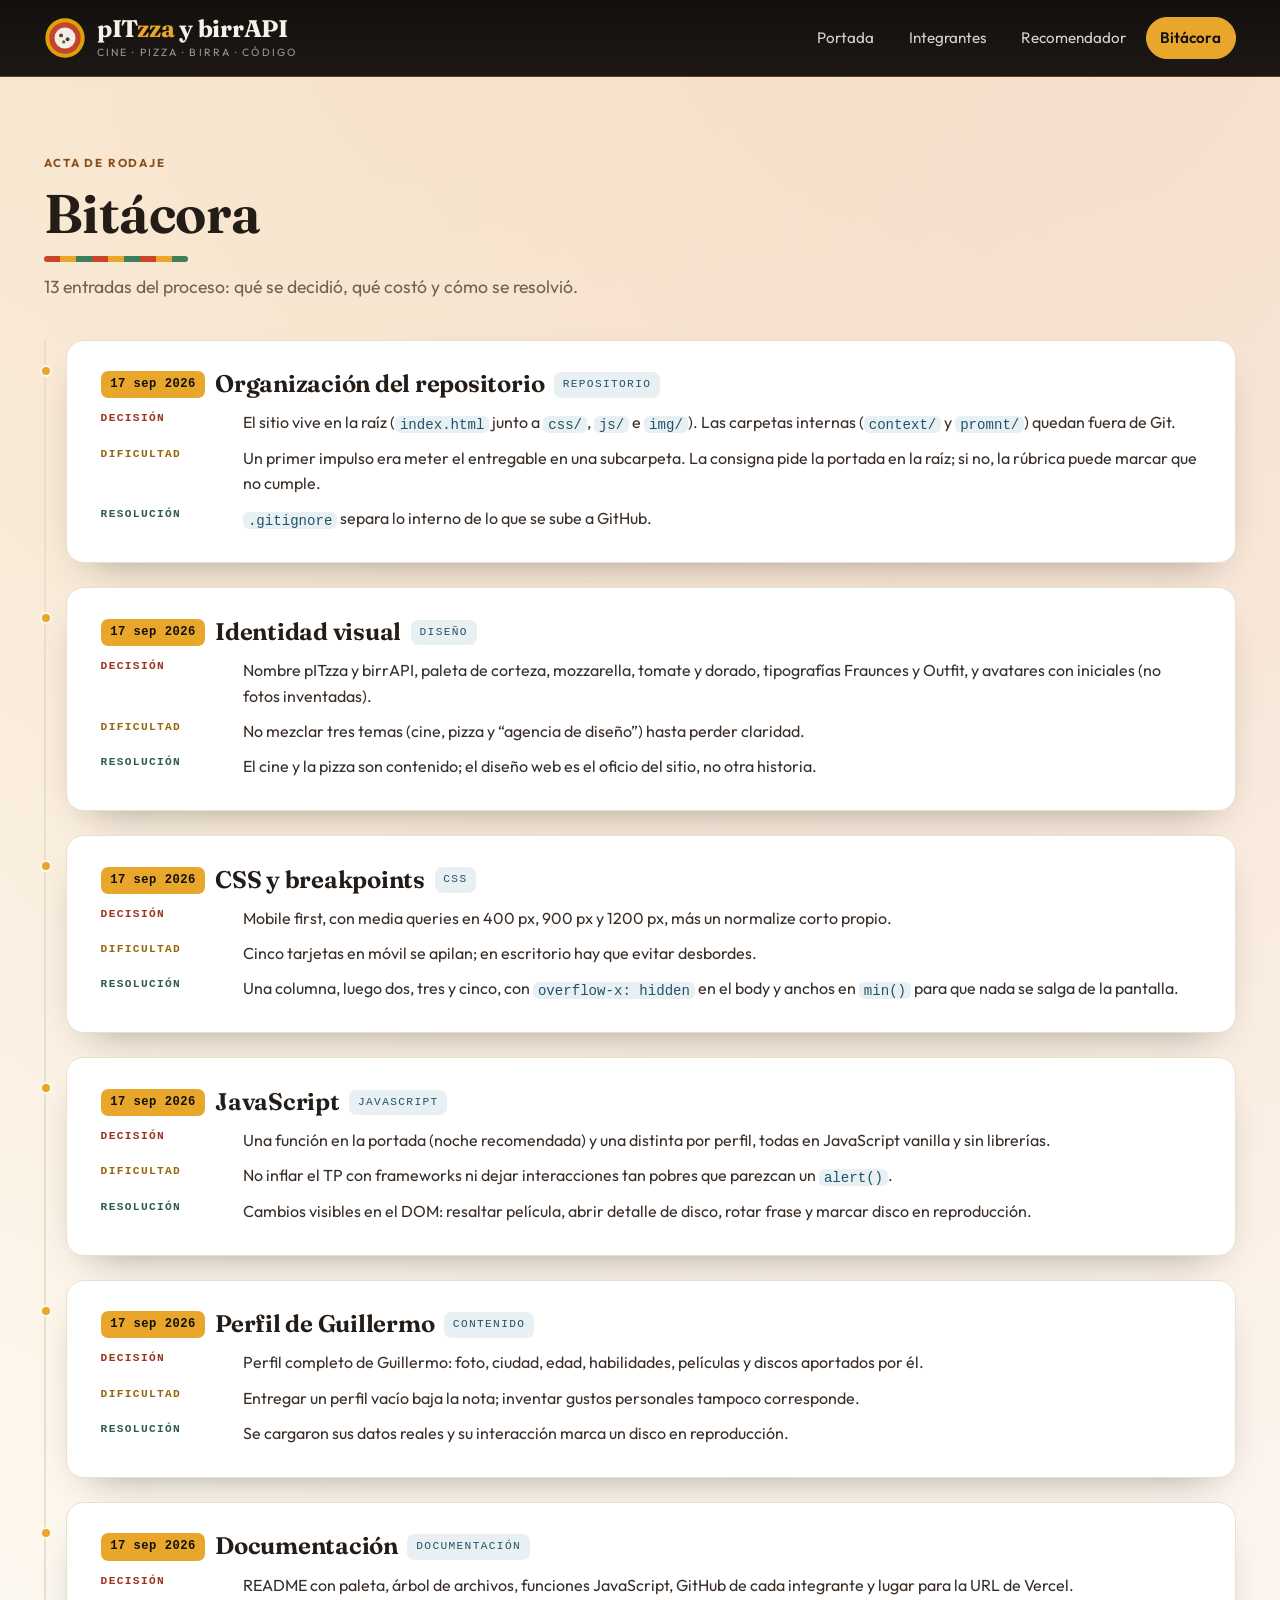
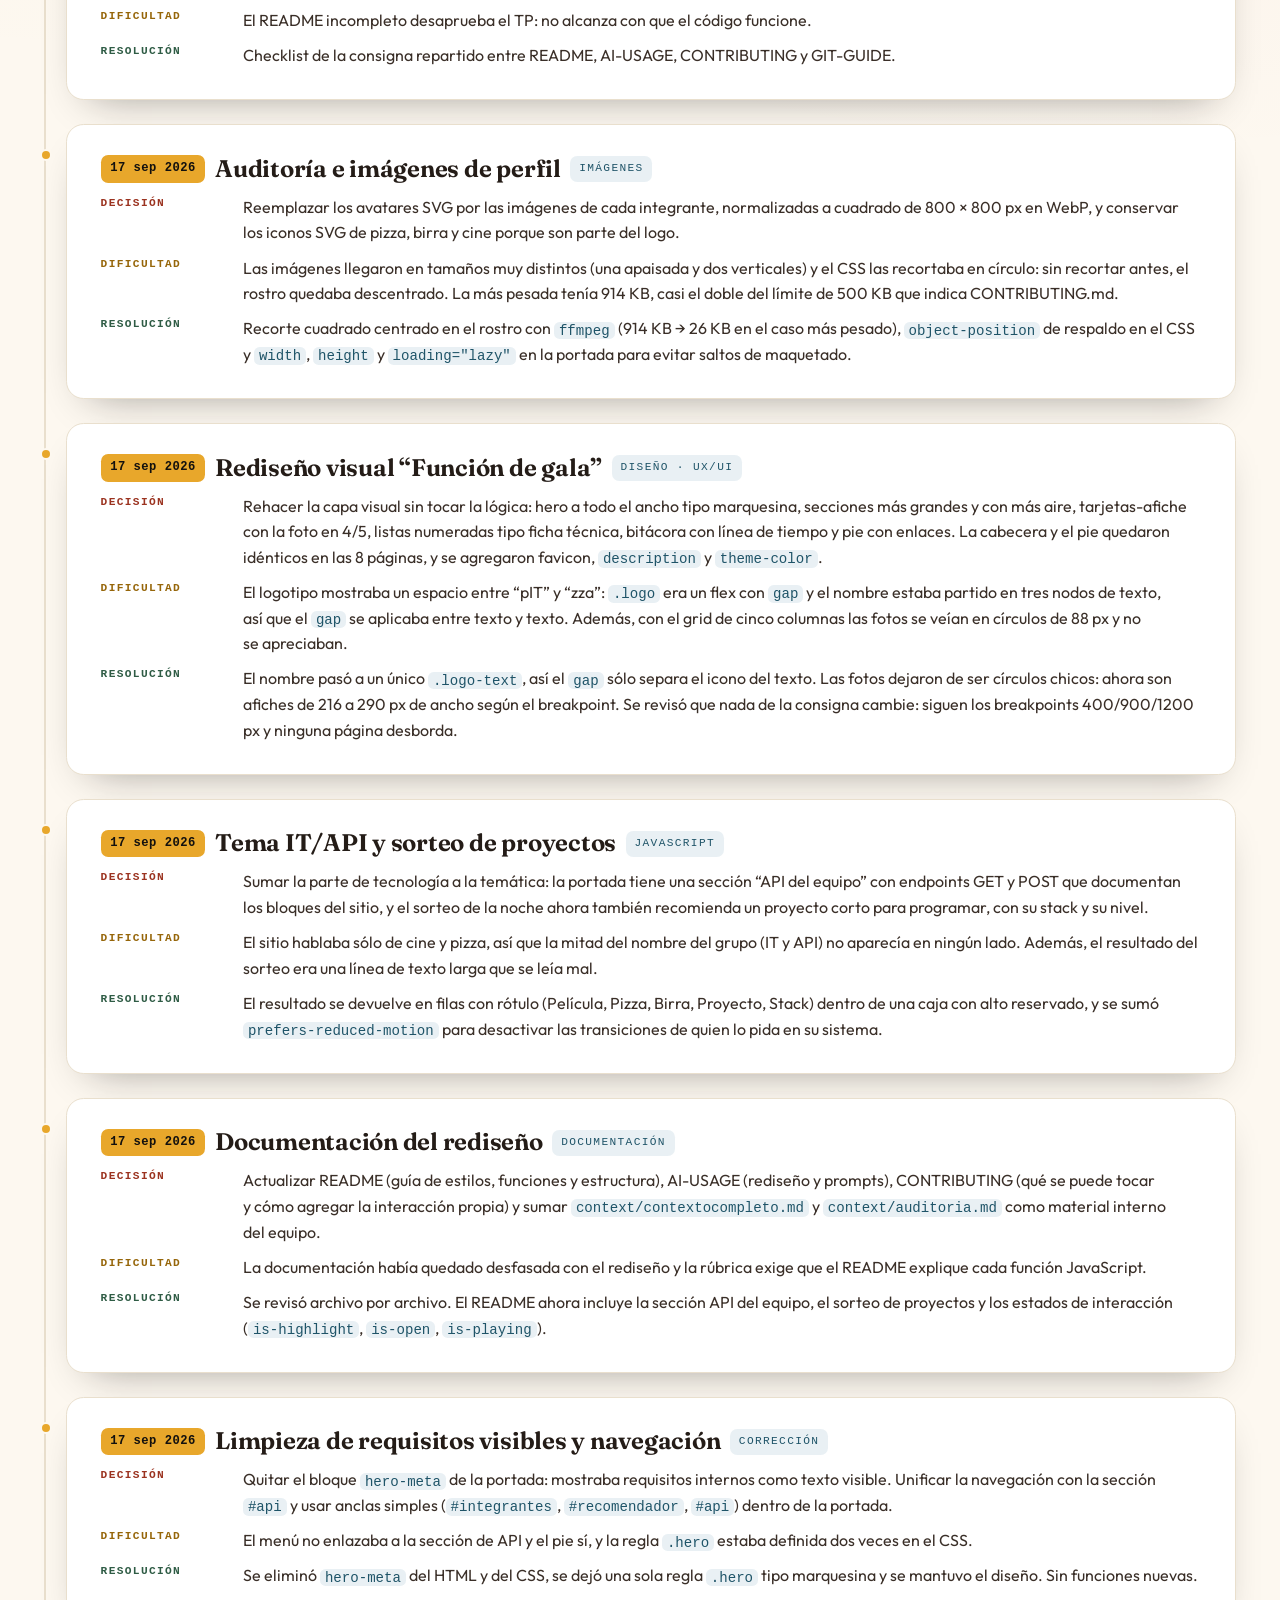
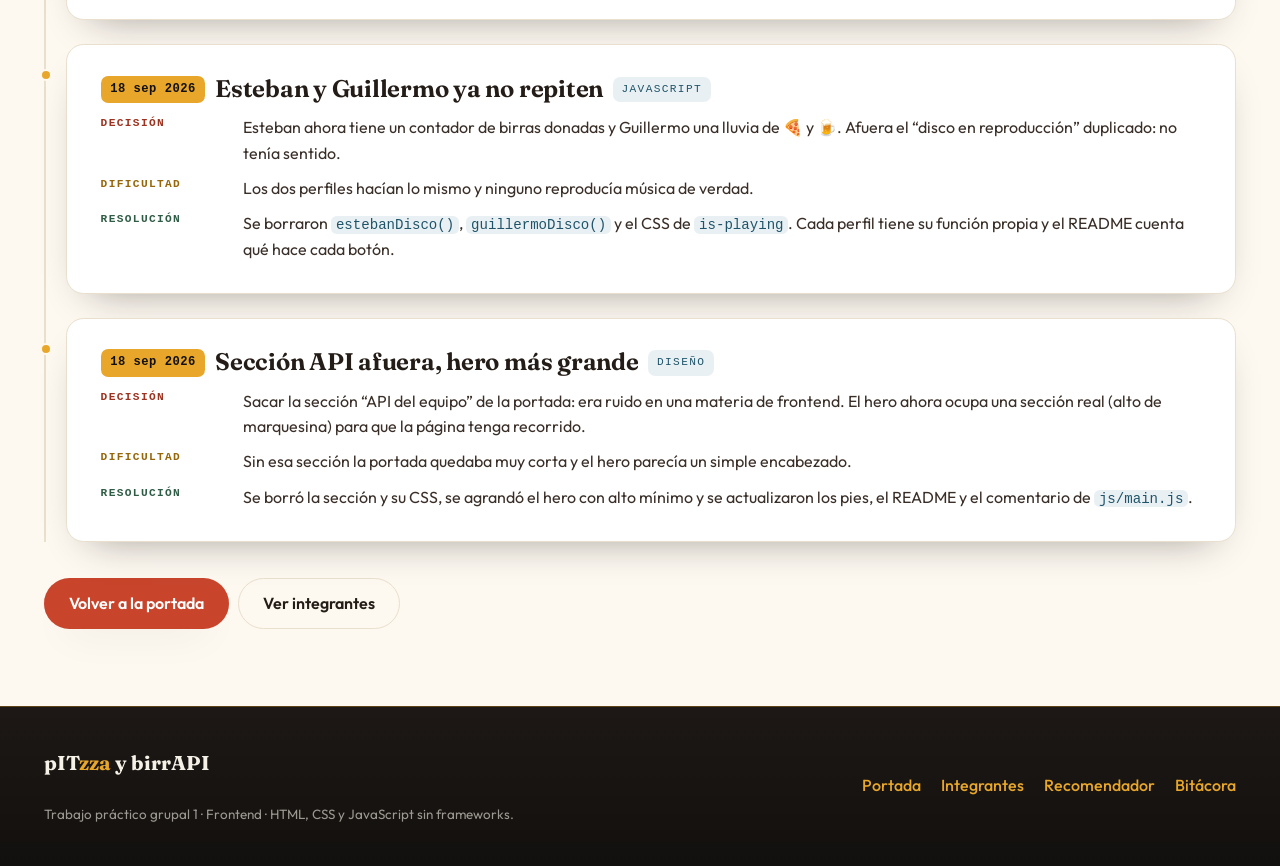
==== bitacora.html @ ec2cd203 "primera versión del proyecto del grupo 21 frontend pitzza y birrapi" ====
<!DOCTYPE html>
<html lang="es">
  <head>
    <meta charset="UTF-8" />
    <meta name="viewport" content="width=device-width, initial-scale=1.0" />
    <title>Bitácora — pITzza y birrAPI</title>
    <meta name="description" content="Bitácora del equipo pITzza y birrAPI: decisiones, dificultades y resoluciones del desarrollo del sitio, entrada por entrada." />
    <meta name="theme-color" content="#12100e" />
    <link rel="icon" href="img/icono-pizza.svg" type="image/svg+xml" />
    <link rel="preconnect" href="https://fonts.googleapis.com" />
    <link rel="preconnect" href="https://fonts.gstatic.com" crossorigin />
    <link
      href="https://fonts.googleapis.com/css2?family=Fraunces:opsz,wght@9..144,500;9..144,700&family=Outfit:wght@400;500;600;700&display=swap"
      rel="stylesheet"
    />
    <link rel="stylesheet" href="css/normalize.css" />
    <link rel="stylesheet" href="css/styles.css?v=5" />
  </head>
  <body>
    <a class="skip-link" href="#contenido">Saltar al contenido</a>

    <header class="site-header">
      <div class="header-inner">
        <a class="logo" href="index.html">
          <img src="img/icono-pizza.svg" alt="" width="40" height="40" />
          <span class="logo-mark">
            <span class="logo-text">pIT<strong>zza</strong> y birrAPI</span>
            <span class="logo-tag">cine · pizza · birra · código</span>
          </span>
        </a>
        <nav aria-label="Principal">
          <ul class="nav-list">
            <li><a href="index.html">Portada</a></li>
            <li><a href="index.html#integrantes">Integrantes</a></li>
            <li><a href="index.html#recomendador">Recomendador</a></li>
            <li><a href="bitacora.html" aria-current="page">Bitácora</a></li>
          </ul>
        </nav>
      </div>
    </header>

    <main id="contenido" class="section">
      <div class="section-head">
        <p class="eyebrow">Acta de rodaje</p>
        <h1>Bitácora</h1>
        <span class="rule" aria-hidden="true"></span>
        <p class="section-intro">
          13 entradas del proceso: qué se decidió, qué costó y cómo se resolvió.
        </p>
      </div>

      <div class="log-feed">
        <article class="log-entry">
          <div class="log-head">
            <time datetime="2026-09-17">17 sep 2026</time>
            <h3>Organización del repositorio</h3>
            <span class="log-cat">repositorio</span>
          </div>
          <div class="log-body">
            <p class="log-part log-decision"><strong>Decisión</strong><span>El sitio vive en la raíz (<code>index.html</code> junto a <code>css/</code>, <code>js/</code> e <code>img/</code>). Las carpetas internas (<code>context/</code> y <code>promnt/</code>) quedan fuera de Git.</span></p>
            <p class="log-part log-dificultad"><strong>Dificultad</strong><span>Un primer impulso era meter el entregable en una subcarpeta. La consigna pide la portada en la raíz; si no, la rúbrica puede marcar que no cumple.</span></p>
            <p class="log-part log-resolucion"><strong>Resolución</strong><span><code>.gitignore</code> separa lo interno de lo que se sube a GitHub.</span></p>
          </div>
        </article>

        <article class="log-entry">
          <div class="log-head">
            <time datetime="2026-09-17">17 sep 2026</time>
            <h3>Identidad visual</h3>
            <span class="log-cat">diseño</span>
          </div>
          <div class="log-body">
            <p class="log-part log-decision"><strong>Decisión</strong><span>Nombre pITzza y birrAPI, paleta de corteza, mozzarella, tomate y dorado, tipografías Fraunces y Outfit, y avatares con iniciales (no fotos inventadas).</span></p>
            <p class="log-part log-dificultad"><strong>Dificultad</strong><span>No mezclar tres temas (cine, pizza y “agencia de diseño”) hasta perder claridad.</span></p>
            <p class="log-part log-resolucion"><strong>Resolución</strong><span>El cine y la pizza son contenido; el diseño web es el oficio del sitio, no otra historia.</span></p>
          </div>
        </article>

        <article class="log-entry">
          <div class="log-head">
            <time datetime="2026-09-17">17 sep 2026</time>
            <h3>CSS y breakpoints</h3>
            <span class="log-cat">css</span>
          </div>
          <div class="log-body">
            <p class="log-part log-decision"><strong>Decisión</strong><span>Mobile first, con media queries en 400 px, 900 px y 1200 px, más un normalize corto propio.</span></p>
            <p class="log-part log-dificultad"><strong>Dificultad</strong><span>Cinco tarjetas en móvil se apilan; en escritorio hay que evitar desbordes.</span></p>
            <p class="log-part log-resolucion"><strong>Resolución</strong><span>Una columna, luego dos, tres y cinco, con <code>overflow-x: hidden</code> en el body y anchos en <code>min()</code> para que nada se salga de la pantalla.</span></p>
          </div>
        </article>

        <article class="log-entry">
          <div class="log-head">
            <time datetime="2026-09-17">17 sep 2026</time>
            <h3>JavaScript</h3>
            <span class="log-cat">javascript</span>
          </div>
          <div class="log-body">
            <p class="log-part log-decision"><strong>Decisión</strong><span>Una función en la portada (noche recomendada) y una distinta por perfil, todas en JavaScript vanilla y sin librerías.</span></p>
            <p class="log-part log-dificultad"><strong>Dificultad</strong><span>No inflar el TP con frameworks ni dejar interacciones tan pobres que parezcan un <code>alert()</code>.</span></p>
            <p class="log-part log-resolucion"><strong>Resolución</strong><span>Cambios visibles en el DOM: resaltar película, abrir detalle de disco, rotar frase y marcar disco en reproducción.</span></p>
          </div>
        </article>

        <article class="log-entry">
          <div class="log-head">
            <time datetime="2026-09-17">17 sep 2026</time>
            <h3>Perfil de Guillermo</h3>
            <span class="log-cat">contenido</span>
          </div>
          <div class="log-body">
            <p class="log-part log-decision"><strong>Decisión</strong><span>Perfil completo de Guillermo: foto, ciudad, edad, habilidades, películas y discos aportados por él.</span></p>
            <p class="log-part log-dificultad"><strong>Dificultad</strong><span>Entregar un perfil vacío baja la nota; inventar gustos personales tampoco corresponde.</span></p>
            <p class="log-part log-resolucion"><strong>Resolución</strong><span>Se cargaron sus datos reales y su interacción marca un disco en reproducción.</span></p>
          </div>
        </article>

        <article class="log-entry">
          <div class="log-head">
            <time datetime="2026-09-17">17 sep 2026</time>
            <h3>Documentación</h3>
            <span class="log-cat">documentación</span>
          </div>
          <div class="log-body">
            <p class="log-part log-decision"><strong>Decisión</strong><span>README con paleta, árbol de archivos, funciones JavaScript, GitHub de cada integrante y lugar para la URL de Vercel.</span></p>
            <p class="log-part log-dificultad"><strong>Dificultad</strong><span>El README incompleto desaprueba el TP: no alcanza con que el código funcione.</span></p>
            <p class="log-part log-resolucion"><strong>Resolución</strong><span>Checklist de la consigna repartido entre README, AI-USAGE, CONTRIBUTING y GIT-GUIDE.</span></p>
          </div>
        </article>

        <article class="log-entry">
          <div class="log-head">
            <time datetime="2026-09-17">17 sep 2026</time>
            <h3>Auditoría e imágenes de perfil</h3>
            <span class="log-cat">imágenes</span>
          </div>
          <div class="log-body">
            <p class="log-part log-decision"><strong>Decisión</strong><span>Reemplazar los avatares SVG por las imágenes de cada integrante, normalizadas a cuadrado de 800 × 800 px en WebP, y conservar los iconos SVG de pizza, birra y cine porque son parte del logo.</span></p>
            <p class="log-part log-dificultad"><strong>Dificultad</strong><span>Las imágenes llegaron en tamaños muy distintos (una apaisada y dos verticales) y el CSS las recortaba en círculo: sin recortar antes, el rostro quedaba descentrado. La más pesada tenía 914 KB, casi el doble del límite de 500 KB que indica CONTRIBUTING.md.</span></p>
            <p class="log-part log-resolucion"><strong>Resolución</strong><span>Recorte cuadrado centrado en el rostro con <code>ffmpeg</code> (914 KB → 26 KB en el caso más pesado), <code>object-position</code> de respaldo en el CSS y <code>width</code>, <code>height</code> y <code>loading="lazy"</code> en la portada para evitar saltos de maquetado.</span></p>
          </div>
        </article>

        <article class="log-entry">
          <div class="log-head">
            <time datetime="2026-09-17">17 sep 2026</time>
            <h3>Rediseño visual “Función de gala”</h3>
            <span class="log-cat">diseño · UX/UI</span>
          </div>
          <div class="log-body">
            <p class="log-part log-decision"><strong>Decisión</strong><span>Rehacer la capa visual sin tocar la lógica: hero a todo el ancho tipo marquesina, secciones más grandes y con más aire, tarjetas-afiche con la foto en 4/5, listas numeradas tipo ficha técnica, bitácora con línea de tiempo y pie con enlaces. La cabecera y el pie quedaron idénticos en las 8 páginas, y se agregaron favicon, <code>description</code> y <code>theme-color</code>.</span></p>
            <p class="log-part log-dificultad"><strong>Dificultad</strong><span>El logotipo mostraba un espacio entre “pIT” y “zza”: <code>.logo</code> era un flex con <code>gap</code> y el nombre estaba partido en tres nodos de texto, así que el <code>gap</code> se aplicaba entre texto y texto. Además, con el grid de cinco columnas las fotos se veían en círculos de 88 px y no se apreciaban.</span></p>
            <p class="log-part log-resolucion"><strong>Resolución</strong><span>El nombre pasó a un único <code>.logo-text</code>, así el <code>gap</code> sólo separa el icono del texto. Las fotos dejaron de ser círculos chicos: ahora son afiches de 216 a 290 px de ancho según el breakpoint. Se revisó que nada de la consigna cambie: siguen los breakpoints 400/900/1200 px y ninguna página desborda.</span></p>
          </div>
        </article>

        <article class="log-entry">
          <div class="log-head">
            <time datetime="2026-09-17">17 sep 2026</time>
            <h3>Tema IT/API y sorteo de proyectos</h3>
            <span class="log-cat">javascript</span>
          </div>
          <div class="log-body">
            <p class="log-part log-decision"><strong>Decisión</strong><span>Sumar la parte de tecnología a la temática: la portada tiene una sección “API del equipo” con endpoints GET y POST que documentan los bloques del sitio, y el sorteo de la noche ahora también recomienda un proyecto corto para programar, con su stack y su nivel.</span></p>
            <p class="log-part log-dificultad"><strong>Dificultad</strong><span>El sitio hablaba sólo de cine y pizza, así que la mitad del nombre del grupo (IT y API) no aparecía en ningún lado. Además, el resultado del sorteo era una línea de texto larga que se leía mal.</span></p>
            <p class="log-part log-resolucion"><strong>Resolución</strong><span>El resultado se devuelve en filas con rótulo (Película, Pizza, Birra, Proyecto, Stack) dentro de una caja con alto reservado, y se sumó <code>prefers-reduced-motion</code> para desactivar las transiciones de quien lo pida en su sistema.</span></p>
          </div>
        </article>

        <article class="log-entry">
          <div class="log-head">
            <time datetime="2026-09-17">17 sep 2026</time>
            <h3>Documentación del rediseño</h3>
            <span class="log-cat">documentación</span>
          </div>
          <div class="log-body">
            <p class="log-part log-decision"><strong>Decisión</strong><span>Actualizar README (guía de estilos, funciones y estructura), AI-USAGE (rediseño y prompts), CONTRIBUTING (qué se puede tocar y cómo agregar la interacción propia) y sumar <code>context/contextocompleto.md</code> y <code>context/auditoria.md</code> como material interno del equipo.</span></p>
            <p class="log-part log-dificultad"><strong>Dificultad</strong><span>La documentación había quedado desfasada con el rediseño y la rúbrica exige que el README explique cada función JavaScript.</span></p>
            <p class="log-part log-resolucion"><strong>Resolución</strong><span>Se revisó archivo por archivo. El README ahora incluye la sección API del equipo, el sorteo de proyectos y los estados de interacción (<code>is-highlight</code>, <code>is-open</code>, <code>is-playing</code>).</span></p>
          </div>
        </article>

        <article class="log-entry">
          <div class="log-head">
            <time datetime="2026-09-17">17 sep 2026</time>
            <h3>Limpieza de requisitos visibles y navegación</h3>
            <span class="log-cat">corrección</span>
          </div>
          <div class="log-body">
            <p class="log-part log-decision"><strong>Decisión</strong><span>Quitar el bloque <code>hero-meta</code> de la portada: mostraba requisitos internos como texto visible. Unificar la navegación con la sección <code>#api</code> y usar anclas simples (<code>#integrantes</code>, <code>#recomendador</code>, <code>#api</code>) dentro de la portada.</span></p>
            <p class="log-part log-dificultad"><strong>Dificultad</strong><span>El menú no enlazaba a la sección de API y el pie sí, y la regla <code>.hero</code> estaba definida dos veces en el CSS.</span></p>
            <p class="log-part log-resolucion"><strong>Resolución</strong><span>Se eliminó <code>hero-meta</code> del HTML y del CSS, se dejó una sola regla <code>.hero</code> tipo marquesina y se mantuvo el diseño. Sin funciones nuevas.</span></p>
          </div>
        </article>

        <article class="log-entry">
          <div class="log-head">
            <time datetime="2026-09-18">18 sep 2026</time>
            <h3>Esteban y Guillermo ya no repiten</h3>
            <span class="log-cat">javascript</span>
          </div>
          <div class="log-body">
            <p class="log-part log-decision"><strong>Decisión</strong><span>Esteban ahora tiene un contador de birras donadas y Guillermo una lluvia de 🍕 y 🍺. Afuera el “disco en reproducción” duplicado: no tenía sentido.</span></p>
            <p class="log-part log-dificultad"><strong>Dificultad</strong><span>Los dos perfiles hacían lo mismo y ninguno reproducía música de verdad.</span></p>
            <p class="log-part log-resolucion"><strong>Resolución</strong><span>Se borraron <code>estebanDisco()</code>, <code>guillermoDisco()</code> y el CSS de <code>is-playing</code>. Cada perfil tiene su función propia y el README cuenta qué hace cada botón.</span></p>
          </div>
        </article>

        <article class="log-entry">
          <div class="log-head">
            <time datetime="2026-09-18">18 sep 2026</time>
            <h3>Sección API afuera, hero más grande</h3>
            <span class="log-cat">diseño</span>
          </div>
          <div class="log-body">
            <p class="log-part log-decision"><strong>Decisión</strong><span>Sacar la sección “API del equipo” de la portada: era ruido en una materia de frontend. El hero ahora ocupa una sección real (alto de marquesina) para que la página tenga recorrido.</span></p>
            <p class="log-part log-dificultad"><strong>Dificultad</strong><span>Sin esa sección la portada quedaba muy corta y el hero parecía un simple encabezado.</span></p>
            <p class="log-part log-resolucion"><strong>Resolución</strong><span>Se borró la sección y su CSS, se agrandó el hero con alto mínimo y se actualizaron los pies, el README y el comentario de <code>js/main.js</code>.</span></p>
          </div>
        </article>
      </div>

      <nav class="pager" aria-label="Salir de la bitácora">
        <a class="btn" href="index.html">Volver a la portada</a>
        <a class="btn btn-ghost" href="index.html#integrantes">Ver integrantes</a>
      </nav>
    </main>

    <footer class="site-footer">
      <div class="footer-inner">
        <div class="footer-brand-block">
          <p class="footer-brand">pIT<span>zza</span> y birrAPI</p>
          <span class="footer-rail" aria-hidden="true"></span>
          <p class="footer-note">
            Trabajo práctico grupal 1 · Frontend · HTML, CSS y JavaScript sin
            frameworks.
          </p>
        </div>
        <nav class="footer-links" aria-label="Enlaces del pie">
          <a href="index.html">Portada</a>
          <a href="index.html#integrantes">Integrantes</a>
          <a href="index.html#recomendador">Recomendador</a>
          <a href="bitacora.html">Bitácora</a>
        </nav>
      </div>
    </footer>
  </body>
</html>
---- css/styles.css ----
/* ==========================================================================
   pITzza y birrAPI — hoja de estilos principal
   Versión 2.0 · rediseño "Función de gala"
   --------------------------------------------------------------------------
   Idea: un equipo de desarrollo que trabaja como una productora de cine
   independiente. Cartelera (cine), pizzería, cervecería artesanal y terminal
   de desarrollo (IT / API). Una sola identidad para las 8 páginas:
   marquesina oscura + papel crema + acentos tomate y birra.
   --------------------------------------------------------------------------
   Índice
     01. Tokens de diseño
     02. Base
     03. Utilidades y componentes
     04. Cabecera y navegación
     05. Portada: hero y tira de película
     06. Secciones y cartelera de integrantes
     07. Mostrador: recomendador y API del equipo
     08. Perfiles individuales
     09. Bitácora (acta de rodaje)
     10. Pie de página
     11. Breakpoints 400 / 900 / 1200 px
     12. Movimiento reducido
   ========================================================================== */

/* 01. Tokens de diseño ==================================================== */
:root {
  /* Paleta */
  --tinta: #12100e;
  --tinta-2: #1d1815;
  --tinta-3: #2a2320;
  --mozzarella: #f6f1e7;
  --crema: #fdf8f0;
  --papel: #ffffff;
  --tomate: #c8452c;
  --tomate-oscuro: #9b3320;
  --birra: #e8a72b;
  --albahaca: #3f7d5c;
  --codigo: #2b6f8f;
  --texto: #241c17;
  --suave: #6f6255;
  --linea: #e9dfcd;

  /* Formas y profundidad */
  --radio: 1.1rem;
  --radio-sm: 0.7rem;
  --sombra: 0 18px 40px -24px rgba(18, 16, 14, 0.45);
  --sombra-alta: 0 30px 60px -28px rgba(18, 16, 14, 0.55);

  /* Medidas de maquetado */
  --max: 1180px;
  --canal: clamp(1rem, 4vw, 2.75rem);
  --ritmo: clamp(2.5rem, 6vw, 5rem);

  /* Tipografías */
  --fuente-titulo: "Fraunces", Georgia, "Times New Roman", serif;
  --fuente-texto: "Outfit", system-ui, -apple-system, "Segoe UI", sans-serif;
  --fuente-codigo: ui-monospace, SFMono-Regular, "Cascadia Mono", Consolas, monospace;
}

/* 02. Base =============================================================== */
/* Anti scroll-X: un solo bloque. html recorta, body acompaña.
   Con el header fijo, al cambiar el ancho en DevTools a veces
   queda un resto que se puede arrastrar: así no hay nada que mover. */
html,
body {
  overflow-x: clip;
  max-width: 100%;
}

@supports not (overflow: clip) {
  html,
  body {
    overflow-x: hidden;
  }
}

html {
  scroll-behavior: smooth;
  /* Compensa la cabecera fija cuando se salta a un ancla */
  scroll-padding-top: 5.5rem;
  -webkit-text-size-adjust: 100%;
}

body {
  font-family: var(--fuente-texto);
  color: var(--texto);
  background-color: var(--crema);
  background-image: radial-gradient(circle at 12% -10%, rgba(232, 167, 43, 0.16), transparent 45%),
    radial-gradient(circle at 88% 0%, rgba(200, 69, 44, 0.12), transparent 42%);
  background-repeat: no-repeat;
  line-height: 1.6;
  min-height: 100vh;
}

h1,
h2,
h3,
h4 {
  font-family: var(--fuente-titulo);
  font-weight: 650;
  line-height: 1.12;
  letter-spacing: -0.01em;
  text-wrap: balance;
}

p {
  text-wrap: pretty;
}

code {
  font-family: var(--fuente-codigo);
  font-size: 0.88em;
  background: rgba(43, 111, 143, 0.1);
  color: #1f5468;
  border-radius: 0.35rem;
  padding: 0.05em 0.35em;
}

a {
  color: var(--tomate-oscuro);
  text-decoration-thickness: 1px;
  text-underline-offset: 0.22em;
}

a:hover,
a:focus-visible {
  color: var(--tomate);
}

:focus-visible {
  outline: 3px solid var(--birra);
  outline-offset: 2px;
  border-radius: 0.35rem;
}

/* 03. Utilidades y componentes =========================================== */
.wrap,
.header-inner,
.hero-inner,
.footer-inner,
.section {
  width: min(calc(100% - 2 * var(--canal)), var(--max));
  margin-inline: auto;
}

.skip-link {
  position: absolute;
  left: 0.75rem;
  top: -4rem;
  z-index: 100;
  background: var(--birra);
  color: var(--tinta);
  font-weight: 600;
  padding: 0.6rem 0.9rem;
  border-radius: 0 0 0.6rem 0.6rem;
}

.skip-link:focus {
  top: 0;
}

.visually-hidden {
  position: absolute;
  width: 1px;
  height: 1px;
  overflow: hidden;
  clip-path: inset(50%);
  white-space: nowrap;
}

.eyebrow {
  display: inline-flex;
  align-items: center;
  gap: 0.5rem;
  color: #8a4d1a;
  text-transform: uppercase;
  letter-spacing: 0.16em;
  font-size: 0.72rem;
  font-weight: 700;
}

/* Sobre fondo oscuro el dorado sí contrasta: hero y panel tinta */
.hero .eyebrow {
  color: var(--birra);
}

.muted {
  color: var(--suave);
  font-size: 0.95rem;
}

/* Regla decorativa con los colores de la casa, tipo marquesina de cine */
.rule {
  display: block;
  height: 6px;
  width: 9rem;
  border-radius: 999px;
  background: repeating-linear-gradient(90deg, var(--tomate) 0 16px, var(--birra) 16px 32px, var(--albahaca) 32px 48px);
}

.btn {
  display: inline-flex;
  align-items: center;
  justify-content: center;
  gap: 0.5rem;
  min-height: 3rem;
  padding: 0.75rem 1.5rem;
  border-radius: 999px;
  border: 1px solid transparent;
  background: var(--tomate);
  color: #fff;
  font-weight: 600;
  font-size: 1rem;
  text-decoration: none;
  box-shadow: var(--sombra);
  transition: transform 0.18s ease, background-color 0.18s ease, color 0.18s ease,
    border-color 0.18s ease;
}

.btn:hover,
.btn:focus-visible {
  background: var(--tomate-oscuro);
  color: #fff;
  transform: translateY(-2px);
}

.btn-ghost {
  background: transparent;
  border-color: var(--linea);
  color: var(--texto);
  box-shadow: none;
}

.btn-ghost:hover,
.btn-ghost:focus-visible {
  background: rgba(200, 69, 44, 0.07);
  border-color: var(--tomate);
  color: var(--tomate);
}

/* Botón fantasma sobre fondo oscuro: borde y texto claros */
.panel--tinta .btn-ghost {
  border-color: rgba(246, 241, 231, 0.55);
  color: var(--mozzarella);
  background: transparent;
}

.panel--tinta .btn-ghost:hover,
.panel--tinta .btn-ghost:focus-visible {
  border-color: var(--birra);
  color: var(--birra);
  background: rgba(232, 167, 43, 0.1);
}

.btn-birra {
  background: var(--birra);
  color: var(--tinta);
}

.btn-birra:hover,
.btn-birra:focus-visible {
  background: #d1921c;
  color: var(--tinta);
}

.chip-row {
  display: flex;
  flex-wrap: wrap;
  gap: 0.45rem;
  min-width: 0;
}

.chip {
  display: inline-flex;
  align-items: center;
  min-width: 0;
  max-width: 100%;
  background: rgba(63, 125, 92, 0.12);
  color: #2f5c45;
  border: 1px solid rgba(63, 125, 92, 0.28);
  border-radius: 999px;
  padding: 0.35rem 0.85rem;
  font-size: 0.9rem;
  font-weight: 500;
  line-height: 1.4;
  white-space: normal;
  overflow-wrap: anywhere;
  hyphens: auto;
}

.section {
  width: min(calc(100% - 2 * var(--canal)), var(--max));
  margin-inline: auto;
  padding: var(--ritmo) 0 0;
}

/* El perfil centra con tope + relleno lateral (sin min+calc anidados):
   misma vista que .section pero a prueba de caché y navegadores. */
.profile-centrado {
  width: 100%;
}

.section-head {
  display: grid;
  gap: 0.7rem;
  justify-items: start;
  max-width: 52rem;
  margin-bottom: clamp(1.5rem, 3vw, 2.5rem);
}

.section-head h1 {
  font-size: clamp(2rem, 5vw, 3.4rem);
}

.section-head h2 {
  font-size: clamp(1.8rem, 3.8vw, 2.9rem);
}

.section-intro {
  color: var(--suave);
  font-size: clamp(1rem, 1.4vw, 1.1rem);
}

/* 04. Cabecera y navegación ============================================= */
.site-header {
  position: sticky;
  top: 0;
  z-index: 30;
  background: linear-gradient(180deg, var(--tinta) 0%, var(--tinta-2) 100%);
  color: var(--mozzarella);
  border-bottom: 1px solid rgba(232, 167, 43, 0.35);
}

.header-inner {
  display: flex;
  flex-wrap: wrap;
  align-items: center;
  justify-content: space-between;
  gap: 0.75rem 1.5rem;
  min-width: 0;
  padding: 0.8rem 0;
  overflow-x: clip;
}

.logo {
  display: inline-flex;
  align-items: center;
  gap: 0.7rem;
  min-width: 0;
  max-width: 100%;
  color: var(--mozzarella);
  text-decoration: none;
}

.logo img {
  width: clamp(2.1rem, 4vw, 2.6rem);
  height: clamp(2.1rem, 4vw, 2.6rem);
  flex: none;
}

/* El wordmark va en un único nodo de texto: así no aparece
   ningún espacio de más entre "pIT", "zza" y " y birrAPI".
   Además puede achicarse y dar la vuelta sin empujar el header. */
.logo-mark {
  display: grid;
  gap: 0.1rem;
  min-width: 0;
  max-width: 100%;
}

.logo-text {
  font-family: var(--fuente-titulo);
  font-weight: 700;
  font-size: clamp(1.1rem, 2.4vw, 1.5rem);
  letter-spacing: -0.01em;
  line-height: 1.08;
  min-width: 0;
  max-width: 100%;
  overflow-wrap: break-word;
}

.logo-text strong,
.logo-accent {
  color: var(--birra);
}

.logo-tag {
  font-family: var(--fuente-texto);
  font-size: 0.66rem;
  letter-spacing: 0.2em;
  text-transform: uppercase;
  color: rgba(246, 241, 231, 0.6);
  min-width: 0;
  max-width: 100%;
  overflow-wrap: break-word;
}

/* Envuelve en varias líneas antes que esconder opciones fuera del ancho:
   nada del menú debe quedar cortado en el celular. En móvil el nav ocupa
   todo el ancho y reparte los enlaces en 2 columnas parejas. */
.nav-list {
  display: flex;
  flex-wrap: wrap;
  align-items: center;
  gap: 0.35rem;
  max-width: 100%;
}

.site-header nav {
  flex: 1 1 100%;
  min-width: 0;
  max-width: 100%;
}

@media (max-width: 899px) {
  .header-inner {
    display: grid;
    grid-template-columns: minmax(0, 1fr);
    justify-items: stretch;
    overflow-x: visible;
  }

  .site-header nav {
    width: 100%;
    max-width: 100%;
    min-width: 0;
  }

  .nav-list {
    display: grid;
    grid-template-columns: repeat(2, minmax(0, 1fr));
    min-width: 0;
  }

  .nav-list li {
    min-width: 0;
  }

  .nav-list a {
    display: flex;
    align-items: center;
    justify-content: center;
    min-width: 0;
    max-width: 100%;
    white-space: normal;
    overflow-wrap: break-word;
    text-align: center;
  }
}

.nav-list a {
  display: inline-block;
  white-space: nowrap;
  min-width: 0;
  max-width: 100%;
  color: rgba(246, 241, 231, 0.86);
  text-decoration: none;
  padding: 0.5rem 0.85rem;
  border-radius: 999px;
  border: 1px solid transparent;
  font-size: 0.95rem;
  transition: background-color 0.18s ease, color 0.18s ease, border-color 0.18s ease;
}

.nav-list a:hover,
.nav-list a:focus-visible {
  background: rgba(232, 167, 43, 0.1);
  border-color: var(--birra);
  color: var(--birra);
}

.nav-list a[aria-current="page"] {
  background: var(--birra);
  border-color: var(--birra);
  color: var(--tinta);
  font-weight: 600;
}

/* 05. Portada: hero tipo marquesina a todo el ancho ========================= */
.hero {
  position: relative;
  display: grid;
  gap: 1.1rem;
  align-content: center;
  min-width: 0;
  max-width: 100%;
  min-height: clamp(26rem, 62vh, 36rem);
  margin-top: 0;
  padding: clamp(3rem, 8vh, 5rem) 0 clamp(3.5rem, 9vh, 5.5rem);
  border-radius: 0;
  overflow: hidden;
  overflow-x: clip;
  color: var(--mozzarella);
  background: radial-gradient(circle at 84% 16%, rgba(232, 167, 43, 0.3), transparent 55%),
    linear-gradient(135deg, var(--tinta) 0%, var(--tinta-3) 100%);
  box-shadow: var(--sombra-alta);
}

/* Perforaciones de la tira de película, en el borde inferior del hero */
.hero::after {
  content: "";
  position: absolute;
  left: 0;
  right: 0;
  bottom: 0;
  height: 14px;
  background-image: radial-gradient(circle, rgba(246, 241, 231, 0.3) 3px, transparent 3.5px);
  background-size: 22px 14px;
  background-repeat: repeat-x;
  opacity: 0.75;
}

.hero h1 {
  font-size: clamp(2.1rem, 6vw, 4rem);
  margin-top: 0.2rem;
  min-width: 0;
  max-width: 100%;
  overflow-wrap: break-word;
}

.hero h1 span {
  color: var(--birra);
}

.hero-tagline {
  color: rgba(246, 241, 231, 0.84);
  font-size: clamp(1rem, 1.6vw, 1.18rem);
  max-width: 48rem;
  min-width: 0;
  overflow-wrap: break-word;
}

.hero-actions {
  display: flex;
  flex-wrap: wrap;
  gap: 0.75rem;
  min-width: 0;
  max-width: 100%;
  margin-top: 0.4rem;
}

.hero-actions .btn {
  flex: 0 1 auto;
  min-width: 0;
  max-width: 100%;
  white-space: normal;
  overflow-wrap: break-word;
  text-align: center;
}

.hero-media {
  display: flex;
  flex-wrap: wrap;
  align-items: center;
  gap: 0.9rem 1.6rem;
  min-width: 0;
  max-width: 100%;
  margin-top: 0.6rem;
}

.pillar {
  display: inline-flex;
  align-items: center;
  gap: 0.6rem;
  min-width: 0;
  max-width: 100%;
  overflow-wrap: break-word;
  color: rgba(246, 241, 231, 0.86);
  font-size: 0.95rem;
}

.pillar img {
  width: 2.1rem;
  height: 2.1rem;
  flex: none;
}

/* 06. Secciones y cartelera de integrantes ============================== */
.card-grid {
  display: grid;
  gap: clamp(1rem, 2vw, 1.5rem);
  grid-template-columns: 1fr;
}

.member-card {
  position: relative;
  display: grid;
  grid-template-rows: auto 1fr;
  overflow: hidden;
  text-decoration: none;
  color: inherit;
  background: var(--papel);
  border: 1px solid var(--linea);
  border-radius: var(--radio);
  box-shadow: var(--sombra);
  transition: transform 0.18s ease, box-shadow 0.18s ease, border-color 0.18s ease;
}

.member-card:hover,
.member-card:focus-visible {
  transform: translateY(-4px);
  border-color: var(--birra);
  box-shadow: var(--sombra-alta);
}

/* La foto es la protagonista: formato afiche 4/5, no un circulito de 88px */
.member-photo {
  position: relative;
  aspect-ratio: 4 / 5;
  background: var(--tinta-2);
  overflow: hidden;
}

.member-photo img,
.member-photo .avatar {
  width: 100%;
  height: 100%;
  border: 0;
  border-radius: 0;
  object-fit: cover;
  object-position: center 28%;
}

.member-photo .avatar-fallback {
  display: grid;
  place-items: center;
  font-family: var(--fuente-titulo);
  font-size: clamp(2rem, 6vw, 3.5rem);
  color: var(--birra);
  background: repeating-linear-gradient(45deg, var(--tinta-2) 0 12px, var(--tinta-3) 12px 24px);
  border: 2px dashed rgba(232, 167, 43, 0.55);
}

.member-strip {
  position: absolute;
  inset: 0 0 auto 0;
  height: 8px;
  background: repeating-linear-gradient(90deg, var(--birra) 0 14px, transparent 14px 28px);
}

.member-body {
  display: grid;
  gap: 0.35rem;
  min-width: 0;
  padding: 1rem 1.15rem 1.35rem;
}

.member-name {
  min-width: 0;
  overflow-wrap: break-word;
  word-break: normal;
  hyphens: none;
  line-height: 1.25;
  font-size: clamp(1.1rem, 2vw, 1.35rem);
}

.member-city {
  min-width: 0;
  overflow-wrap: anywhere;
  color: var(--suave);
  font-size: 0.92rem;
}

.member-role {
  min-width: 0;
  overflow-wrap: anywhere;
  font-family: var(--fuente-codigo);
  font-size: 0.76rem;
  color: var(--tomate);
}

.member-cta {
  font-size: 0.95rem;
  font-weight: 600;
  color: var(--tomate-oscuro);
}

/* 07. Mostrador: recomendador y API del equipo ========================== */
.booth-grid {
  display: grid;
  gap: clamp(1rem, 2vw, 1.5rem);
  grid-template-columns: 1fr;
}

.panel {
  display: grid;
  gap: 0.7rem;
  align-content: start;
  padding: clamp(1.25rem, 2.5vw, 1.9rem);
  background: var(--papel);
  border: 1px solid var(--linea);
  border-radius: var(--radio);
  box-shadow: var(--sombra);
}

.panel--tinta {
  background: linear-gradient(160deg, var(--tinta-2) 0%, var(--tinta-3) 100%);
  border-color: rgba(232, 167, 43, 0.35);
  color: var(--mozzarella);
}

.panel h3 {
  font-size: clamp(1.3rem, 2.4vw, 1.8rem);
}

.panel-kicker {
  font-family: var(--fuente-codigo);
  font-size: 0.72rem;
  letter-spacing: 0.14em;
  text-transform: uppercase;
  color: var(--tomate);
}

.panel--tinta .panel-kicker {
  color: var(--birra);
}

.panel--tinta .panel-note {
  color: rgba(246, 241, 231, 0.75);
}

.panel-note {
  color: var(--suave);
  font-size: 0.95rem;
}

.panel-actions {
  display: flex;
  flex-wrap: wrap;
  gap: 0.6rem;
  margin-top: 0.2rem;
}

/* Caja de resultado: reserva alto fijo para que el botón no “salte” */
.result {
  display: grid;
  gap: 0.5rem;
  align-content: start;
  min-height: 7.5rem;
  margin-top: 0.35rem;
  padding: 1rem 1.15rem;
  background: var(--crema);
  border: 1px dashed var(--linea);
  border-radius: var(--radio-sm);
}

.panel--tinta .result {
  background: rgba(253, 248, 240, 0.06);
  border-color: rgba(232, 167, 43, 0.4);
}

.result-title {
  font-family: var(--fuente-titulo);
  font-size: 1.1rem;
  font-weight: 700;
  color: var(--tomate-oscuro);
}

.panel--tinta .result-title {
  color: var(--birra);
}

.result-list {
  display: grid;
  gap: 0.4rem;
}

.result-row {
  display: flex;
  flex-wrap: wrap;
  align-items: baseline;
  gap: 0.2rem 0.7rem;
}

.result-key {
  min-width: 5.5rem;
  font-family: var(--fuente-codigo);
  font-size: 0.7rem;
  letter-spacing: 0.1em;
  text-transform: uppercase;
  color: var(--suave);
}

.panel--tinta .result-key {
  color: rgba(246, 241, 231, 0.6);
}

.result-value {
  font-weight: 600;
}

.result-hint {
  color: var(--suave);
}

.panel--tinta .result-hint {
  color: rgba(246, 241, 231, 0.7);
}

/* 08. Perfiles individuales ============================================= */
/* Idéntico a .section de la portada: misma caja, mismo centro. */
.profile {
  display: grid;
  gap: clamp(1rem, 2vw, 1.5rem);
  align-content: start;
  width: min(calc(100% - 2 * var(--canal)), var(--max));
  margin-inline: auto;
  padding-top: clamp(1.25rem, 3vw, 2.25rem);
  min-width: 0;
}

.profile-card + .profile-card,
.profile-nav {
  margin-top: clamp(1rem, 2vw, 1.5rem);
}

.profile-card {
  display: grid;
  gap: 1.25rem;
  align-content: start;
  width: 100%;
  min-width: 0;
  margin: 0;
  padding: clamp(1.25rem, 3vw, 2.25rem);
  background: var(--papel);
  border: 1px solid var(--linea);
  border-radius: var(--radio);
  box-shadow: var(--sombra);
}

.profile-card h2,
.profile-card h3 {
  font-size: clamp(1.25rem, 2.3vw, 1.7rem);
}

.profile-head {
  display: grid;
  gap: clamp(1rem, 2.5vw, 1.75rem);
  align-items: start;
}

/* La foto del perfil también es afiche: grande, nítida y con marco.
   En móvil va arriba a ancho completo; desde 900px va al costado. */
.profile-photo,
.profile-head img,
.profile-head .avatar {
  width: 100%;
  max-width: 22rem;
  justify-self: start;
  aspect-ratio: 4 / 5;
  object-fit: cover;
  object-position: center 28%;
  border: 1px solid var(--linea);
  border-radius: var(--radio);
  background: var(--tinta-2);
  box-shadow: var(--sombra-alta);
}

.profile-head .avatar-fallback {
  display: grid;
  place-items: center;
  font-family: var(--fuente-titulo);
  font-size: clamp(2.5rem, 8vw, 4.5rem);
  color: var(--birra);
  background: repeating-linear-gradient(45deg, var(--tinta-2) 0 14px, var(--tinta-3) 14px 28px);
  border: 2px dashed rgba(232, 167, 43, 0.55);
}

.profile-id {
  display: grid;
  gap: 0.9rem;
  align-content: start;
  justify-items: start;
  text-align: left;
  min-width: 0;
  max-width: 100%;
}

.profile-id h1 {
  min-width: 0;
  max-width: 100%;
  overflow-wrap: break-word;
  word-break: normal;
  hyphens: none;
  line-height: 1.12;
  font-size: clamp(1.9rem, 4.4vw, 3rem);
}

.ficha {
  display: grid;
  grid-template-columns: repeat(auto-fit, minmax(min(10rem, 100%), 1fr));
  gap: 0.5rem 0.7rem;
  min-width: 0;
}

.ficha-item {
  display: grid;
  gap: 0.1rem;
  justify-items: start;
  align-content: start;
  text-align: left;
  min-width: 0;
  max-width: 100%;
  padding: 0.55rem 0.9rem;
  background: var(--crema);
  border: 1px solid var(--linea);
  border-radius: var(--radio-sm);
}

.ficha dt {
  font-family: var(--fuente-codigo);
  font-size: 0.66rem;
  letter-spacing: 0.14em;
  text-transform: uppercase;
  color: var(--suave);
}

.ficha dd {
  min-width: 0;
  max-width: 100%;
  overflow-wrap: break-word;
  word-break: normal;
  hyphens: none;
  font-weight: 600;
}

.ficha dd a {
  display: inline-block;
  max-width: 100%;
  white-space: nowrap;
  overflow-wrap: normal;
  word-break: normal;
  hyphens: none;
}

/* Bloque de contenido del perfil: pelis, discos e interacción. */
.board {
  display: grid;
  gap: 1rem;
  min-width: 0;
  padding-top: 1.25rem;
  border-top: 1px solid var(--linea);
}

.board-title {
  display: flex;
  align-items: center;
  gap: 0.6rem;
}

.board-title::before {
  content: "";
  flex: none;
  width: 0.45rem;
  height: 1.5rem;
  border-radius: 999px;
  background: var(--tomate);
}

/* Reglas del sorteo: lista de a una por renglón para que se lea bien
   dentro del panel angosto. El min-width 0 en toda la cadena
   (booth-grid > panel > meta-grid > li) evita que el texto empuje el ancho. */
.panel > .meta-grid {
  grid-template-columns: minmax(0, 1fr);
  min-width: 0;
}

.panel > .meta-grid li {
  display: flex;
  align-items: center;
  gap: 0.6rem;
  min-width: 0;
  max-width: 100%;
  min-height: 0;
  padding: 0.7rem 0.9rem 0.7rem 3.1rem;
  overflow-wrap: break-word;
  hyphens: auto;
}

/* Listas de pelis y discos: 1 columna en el celu.
   La tarjeta manda: el texto se acomoda adentro y la caja
   crece para abajo, nunca para el costado. */
.meta-grid {
  display: grid;
  grid-template-columns: minmax(0, 1fr);
  gap: 0.7rem;
  min-width: 0;
  counter-reset: ficha;
}

.meta-grid li {
  counter-increment: ficha;
  position: relative;
  display: grid;
  gap: 0.3rem;
  align-content: center;
  min-width: 0;
  max-width: 100%;
  min-height: 3.6rem;
  padding: 0.85rem 1.05rem 0.85rem 3.2rem;
  overflow-wrap: anywhere;
  overflow: hidden;
  word-break: normal;
  hyphens: auto;
  line-height: 1.35;
  background: var(--crema);
  border: 1px solid var(--linea);
  border-radius: var(--radio-sm);
  font-weight: 500;
  transition: background-color 0.18s ease, border-color 0.18s ease, box-shadow 0.18s ease;
}

.meta-grid li::before {
  content: counter(ficha, decimal-leading-zero);
  position: absolute;
  left: 0.85rem;
  top: 50%;
  transform: translateY(-50%);
  font-family: var(--fuente-codigo);
  font-size: 0.78rem;
  font-weight: 700;
  color: var(--tomate);
  background: rgba(200, 69, 44, 0.1);
  border-radius: 0.4rem;
  padding: 0.15rem 0.4rem;
}

/* Contador de birras (Esteban): número grande, no se sale de la caja. */
.birra-contador {
  min-width: 0;
  max-width: 100%;
  overflow-wrap: break-word;
  font-size: 1.1rem;
  font-weight: 600;
}

.birra-contador strong {
  display: inline-block;
  min-width: 2ch;
  padding: 0.1rem 0.6rem;
  border-radius: 0.6rem;
  background: var(--birra);
  color: var(--tinta);
  font-family: var(--fuente-codigo);
}

/* Lluvia de emojis (Guillermo): caen de arriba y se borran solos. */
.lluvia-emoji {
  position: fixed;
  top: -3rem;
  z-index: 60;
  font-size: 2rem;
  pointer-events: none;
  animation: lluvia-caida 1.8s ease-in forwards;
}

@keyframes lluvia-caida {
  to {
    transform: translateY(110vh) rotate(40deg);
    opacity: 0.2;
  }
}

/* Sin animación si el sistema la desactiva: los emojis aparecen y se borran. */
@media (prefers-reduced-motion: reduce) {
  .lluvia-emoji {
    animation: none;
    position: static;
    display: inline-block;
    margin-right: 0.3rem;
  }
}

/* Estados que dispara JavaScript: se marcan sin mover el texto */
.movie-item.is-highlight {
  background: #fff3d6;
  border-color: var(--birra);
  box-shadow: inset 0 0 0 2px var(--birra);
}

.movie-item.is-highlight::before {
  background: rgba(232, 167, 43, 0.3);
  color: #7a4d00;
}

.movie-item.is-highlight::after {
  content: "★ elegida para la noche";
  font-family: var(--fuente-codigo);
  font-size: 0.68rem;
  letter-spacing: 0.08em;
  text-transform: uppercase;
  color: #7a4d00;
}

.album-item.is-open {
  background: rgba(63, 125, 92, 0.09);
  border-color: var(--albahaca);
}

.album-detail {
  display: none;
  margin-top: 0.4rem;
  padding-top: 0.5rem;
  border-top: 1px dashed var(--linea);
  color: var(--suave);
  font-weight: 400;
  font-size: 0.9rem;
}

.album-item.is-open .album-detail {
  display: block;
}

.quote {
  margin: 0;
  padding: 1.1rem 1.35rem;
  border-left: 5px solid var(--albahaca);
  border-radius: 0 var(--radio-sm) var(--radio-sm) 0;
  background: var(--crema);
  font-family: var(--fuente-titulo);
  font-size: clamp(1.05rem, 1.8vw, 1.28rem);
  line-height: 1.4;
}

.pending {
  border: 1px dashed var(--tomate);
  background: rgba(200, 69, 44, 0.06);
  color: var(--tomate-oscuro);
  border-radius: 0.5rem;
  padding: 0.2rem 0.55rem;
  font-size: 0.92rem;
}

.profile-actions {
  display: grid;
  gap: 0.6rem;
  justify-items: start;
  padding-top: 1.25rem;
  border-top: 1px solid var(--linea);
}

.profile-actions ul {
  display: grid;
  gap: 0.35rem;
  margin-top: 0.3rem;
  padding-left: 1.2rem;
  list-style: disc;
}

.profile-actions li {
  font-size: 0.95rem;
}

.pager {
  display: flex;
  flex-wrap: wrap;
  gap: 0.55rem;
  margin-top: 0.4rem;
}

.profile-nav {
  align-content: start;
  gap: 0.9rem;
}

/* 09. Bitácora (acta de rodaje) ========================================= */
.log-feed {
  --riel-pad: 1.25rem;
  display: grid;
  gap: clamp(1rem, 2vw, 1.5rem);
  padding-left: var(--riel-pad);
  border-left: 2px solid var(--linea);
  min-width: 0;
}

.log-entry {
  position: relative;
  display: grid;
  gap: 0.75rem;
  min-width: 0;
  padding: clamp(1.1rem, 2.4vw, 1.75rem);
  background: var(--papel);
  border: 1px solid var(--linea);
  border-radius: var(--radio);
  box-shadow: var(--sombra);
}

/* Punto del riel: queda centrado sobre la línea de tiempo */
.log-entry::before {
  content: "";
  position: absolute;
  left: calc(-1 * var(--riel-pad) - 7px);
  top: 1.5rem;
  width: 12px;
  height: 12px;
  border-radius: 50%;
  background: var(--birra);
  border: 2px solid var(--crema);
}

.log-head {
  display: flex;
  flex-wrap: wrap;
  align-items: center;
  gap: 0.6rem;
}

.log-entry time {
  font-family: var(--fuente-codigo);
  font-size: 0.76rem;
  font-weight: 700;
  letter-spacing: 0.04em;
  color: var(--tinta);
  background: var(--birra);
  border-radius: 0.45rem;
  padding: 0.25rem 0.6rem;
}

.log-entry h3 {
  font-size: clamp(1.15rem, 2.2vw, 1.5rem);
}

.log-cat {
  font-family: var(--fuente-codigo);
  font-size: 0.7rem;
  letter-spacing: 0.12em;
  text-transform: uppercase;
  color: #1f5468;
  background: rgba(43, 111, 143, 0.1);
  border-radius: 0.45rem;
  padding: 0.25rem 0.55rem;
}

.log-body {
  display: grid;
  gap: 0.6rem;
}

/* Cada bloque se lee como una ficha: rótulo + relato */
.log-part {
  display: grid;
  grid-template-columns: 1fr;
  gap: 0.35rem 0.75rem;
  align-items: start;
  color: #3a2f28;
}

.log-part strong {
  font-family: var(--fuente-codigo);
  font-size: 0.7rem;
  letter-spacing: 0.12em;
  text-transform: uppercase;
  padding-top: 0.2rem;
}

.log-decision strong {
  color: var(--tomate-oscuro);
}

.log-dificultad strong {
  color: #96660a;
}

.log-resolucion strong {
  color: #2f5c45;
}

.log-entry time,
.log-entry h3,
.log-part span {
  overflow-wrap: anywhere;
}

/* 10. Pie de página ===================================================== */
.site-footer {
  margin-top: var(--ritmo);
  padding: clamp(1.5rem, 4vw, 2.5rem) 0;
  background: linear-gradient(180deg, var(--tinta-2) 0%, var(--tinta) 100%);
  border-top: 1px solid rgba(232, 167, 43, 0.35);
  color: rgba(246, 241, 231, 0.75);
}

.footer-inner {
  display: grid;
  gap: 0.9rem;
}

.footer-brand {
  font-family: var(--fuente-titulo);
  font-size: 1.25rem;
  font-weight: 700;
  color: var(--mozzarella);
}

.footer-brand span {
  color: var(--birra);
}

.footer-rail {
  height: 6px;
  max-width: 14rem;
  border-radius: 999px;
  background: repeating-linear-gradient(90deg, var(--tomate) 0 18px, var(--birra) 18px 36px, var(--albahaca) 36px 54px);
}

.footer-links {
  display: flex;
  flex-wrap: wrap;
  gap: 0.4rem 1.25rem;
}

.site-footer a {
  color: var(--birra);
}

.footer-note {
  font-size: 0.84rem;
  color: rgba(246, 241, 231, 0.6);
}

.hero-inner {
  display: grid;
  gap: 1rem;
  padding-block: clamp(2rem, 4.5vw, 3.5rem);
}

.footer-brand-block {
  display: grid;
  gap: 0.6rem;
  justify-items: start;
}

.footer-links a {
  text-decoration: none;
  font-weight: 500;
}

.footer-links a:hover,
.footer-links a:focus-visible {
  text-decoration: underline;
}

.section > .pager {
  margin-top: clamp(1.5rem, 3vw, 2.25rem);
}

/* 11. Breakpoints: 400 / 900 / 1200 px ================================= */

/* Teléfonos medianos y grandes: 2 afiches por fila.
   Los nombres se parten por palabra entera, nunca a mitad de palabra. */
@media (min-width: 400px) {
  .card-grid {
    grid-template-columns: repeat(2, minmax(0, 1fr));
  }

  .member-name {
    overflow-wrap: break-word;
    word-break: normal;
    hyphens: none;
  }

  .hero-actions .btn {
    flex: 1 1 auto;
  }
}

/* Tablets y escritorio chico */
@media (min-width: 900px) {
  .header-inner {
    display: flex;
    padding: 1rem 0;
  }

  .site-header nav {
    flex: 0 1 auto;
    width: auto;
  }

  .nav-list {
    display: flex;
  }

  .card-grid {
    grid-template-columns: repeat(3, minmax(0, 1fr));
  }

  .booth-grid {
    grid-template-columns: repeat(2, minmax(0, 1fr));
  }

  .profile-head {
    grid-template-columns: minmax(0, 0.95fr) minmax(0, 1.05fr);
  }

  .profile-photo,
  .profile-head img,
  .profile-head .avatar {
    max-width: 26rem;
  }

  .meta-grid {
    grid-template-columns: repeat(3, minmax(0, 1fr));
  }

  /* Reglas del sorteo: siempre 1 columna, aunque en 900px los perfiles sean 3 */
  .panel > .meta-grid {
    grid-template-columns: minmax(0, 1fr);
  }

  .log-part {
    grid-template-columns: 8rem 1fr;
    gap: 0.35rem 0.9rem;
  }

  .log-part strong {
    padding-top: 0;
  }

  .footer-inner {
    grid-template-columns: 1fr auto;
    align-items: center;
    gap: 1.5rem;
  }
}

/* Pantallas grandes de escritorio */
@media (min-width: 1200px) {
  .wrap,
  .header-inner,
  .footer-inner,
  .hero-inner,
  .section,
  .profile {
    width: min(calc(100% - 2 * var(--canal)), 1280px);
  }

  .hero-inner {
    padding-block: 4rem;
  }

  /* Cinco integrantes, cinco afiches en una sola fila */
  .card-grid {
    grid-template-columns: repeat(5, minmax(0, 1fr));
  }

  .booth-grid {
    grid-template-columns: minmax(0, 1.15fr) minmax(0, 0.85fr);
  }

  .profile-head {
    grid-template-columns: minmax(0, 1fr) minmax(0, 1.15fr);
  }

  .profile-photo,
  .profile-head img,
  .profile-head .avatar {
    max-width: 28rem;
  }

  .member-body {
    padding: 1.15rem 1.35rem 1.5rem;
  }

  .log-entry {
    padding: 1.9rem 2.1rem;
  }
}

/* 12. Movimiento reducido =============================================== */
@media (prefers-reduced-motion: reduce) {
  html {
    scroll-behavior: auto;
  }

  *,
  *::before,
  *::after {
    transition-duration: 0.01ms !important;
    animation-duration: 0.01ms !important;
    animation-iteration-count: 1 !important;
  }

  .btn:hover,
  .btn:focus-visible,
  .member-card:hover,
  .member-card:focus-visible {
    transform: none;
  }
}
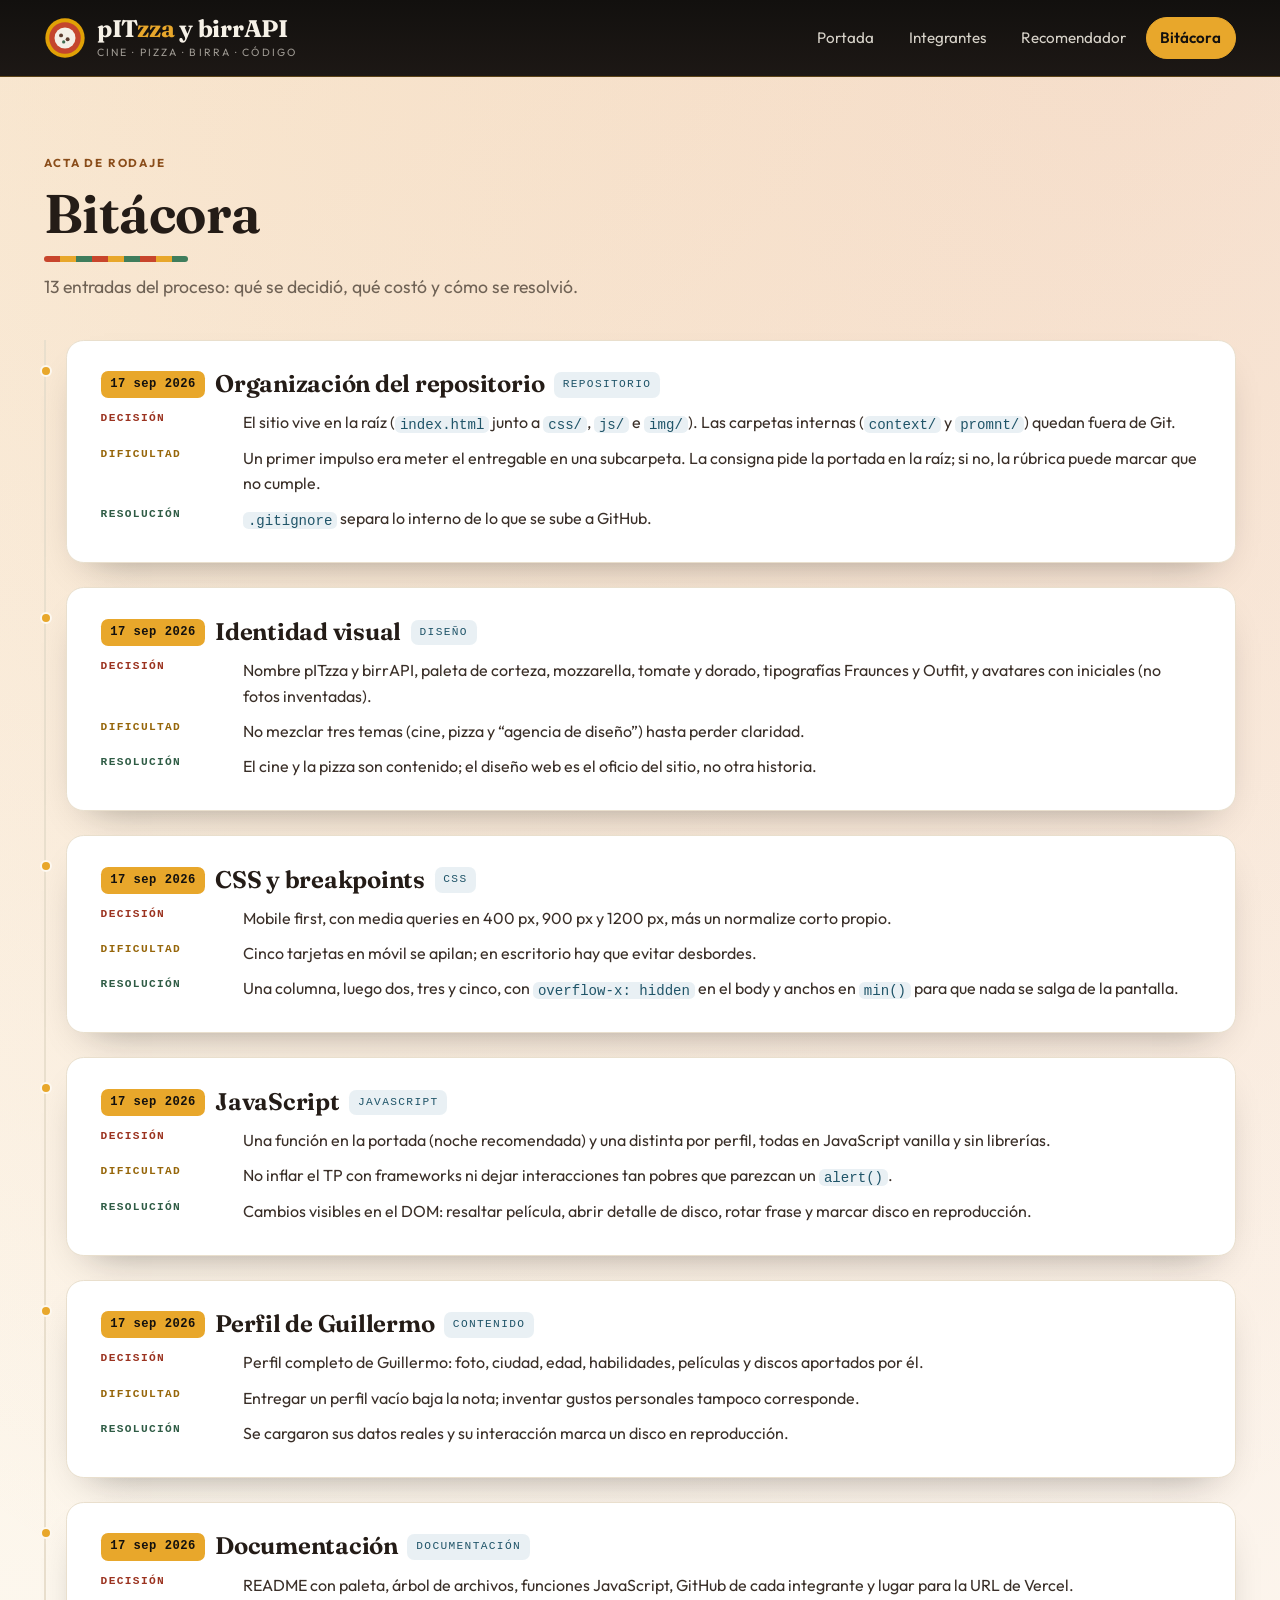
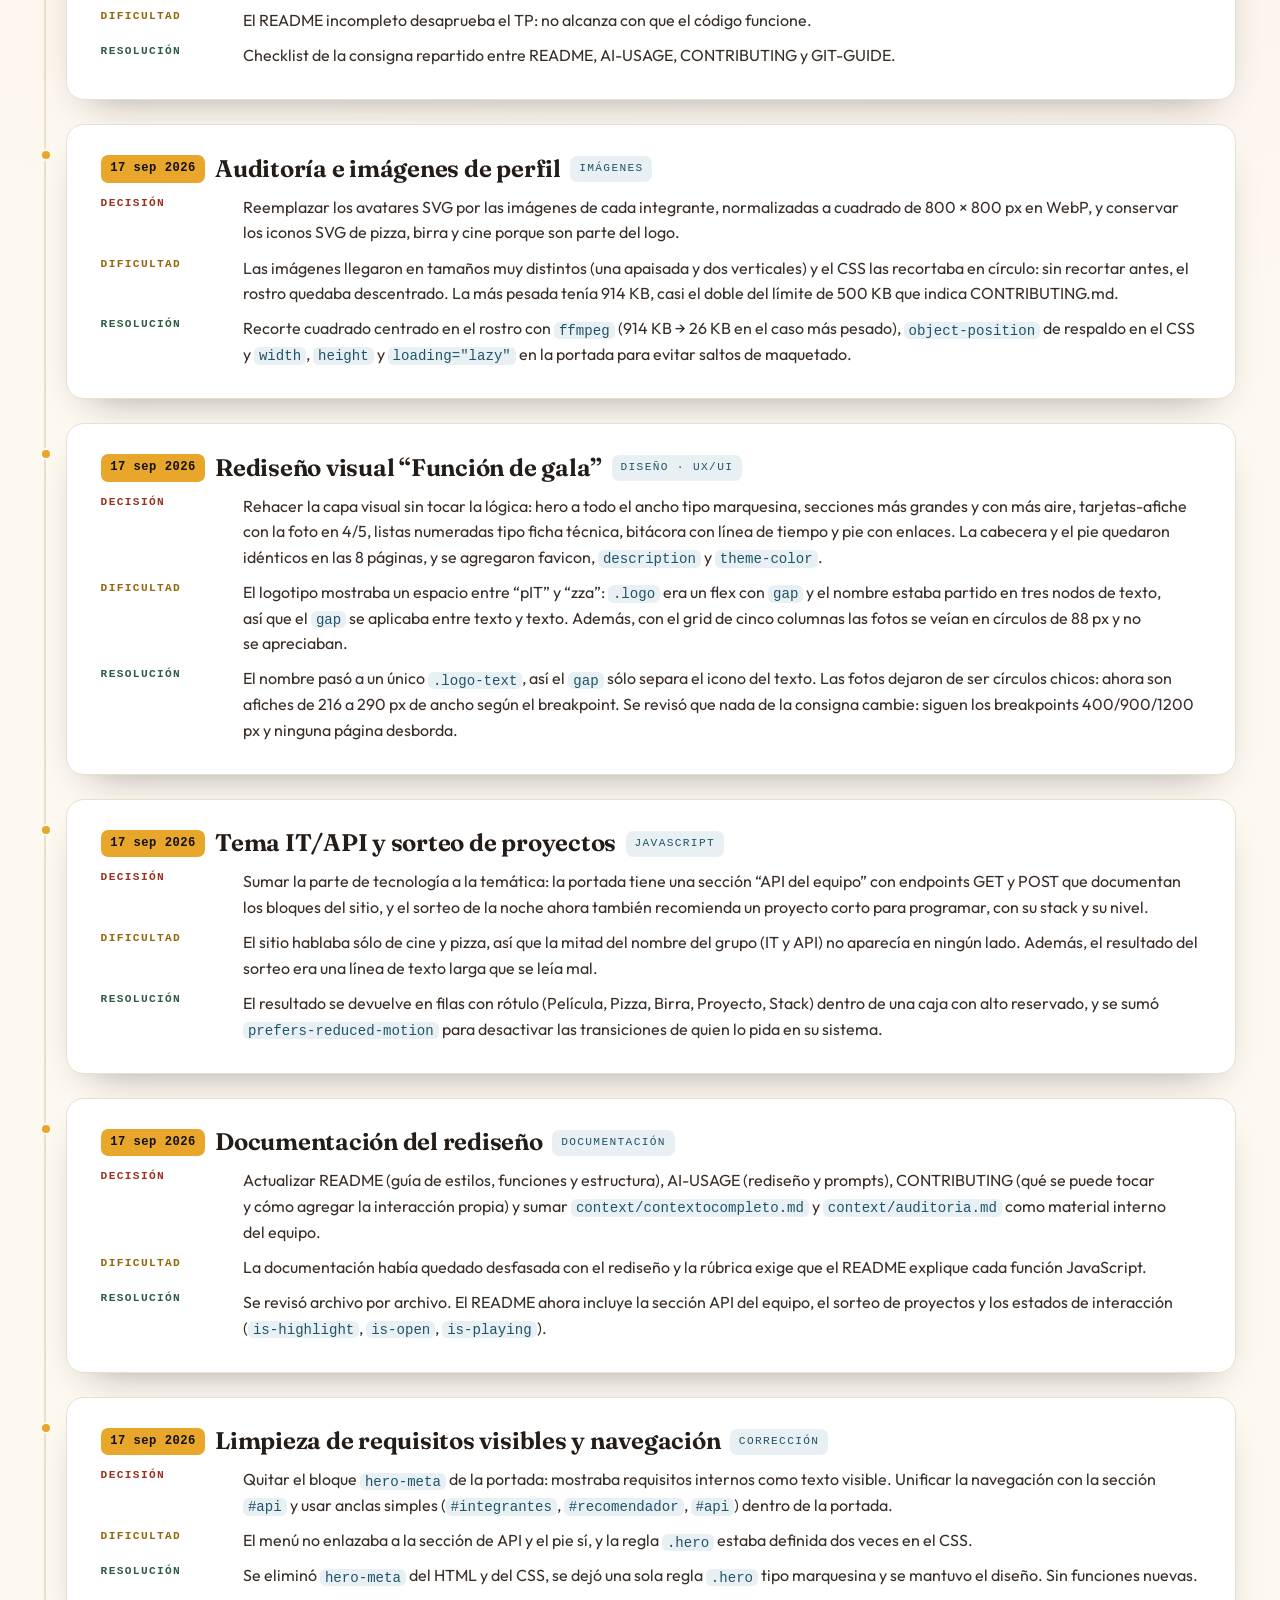
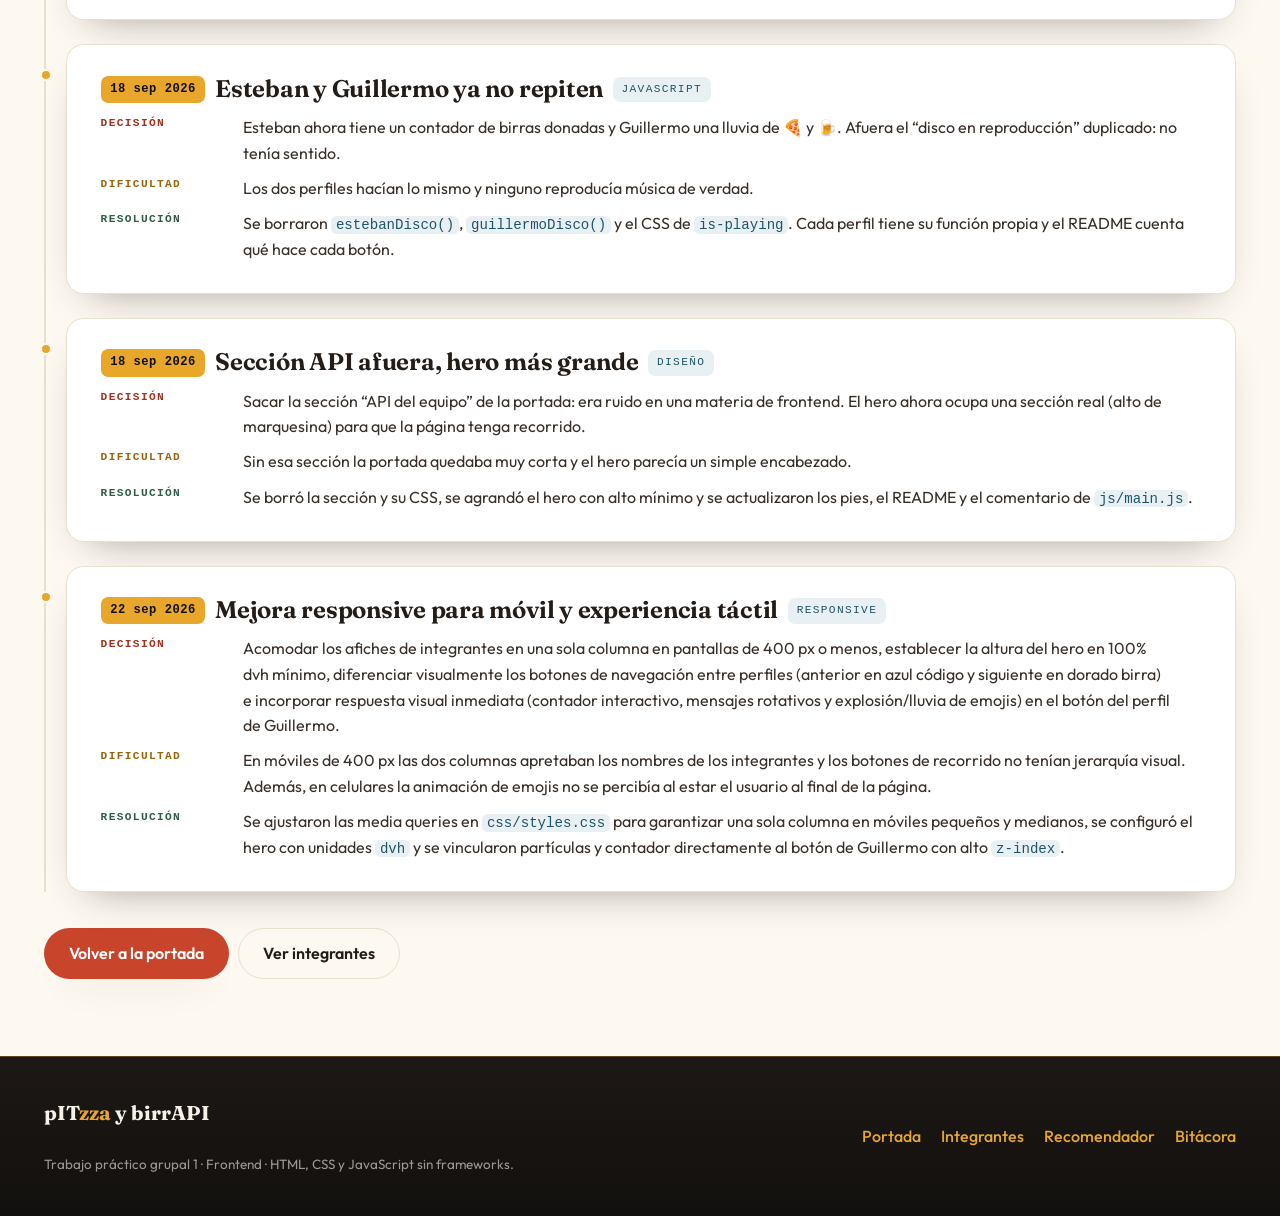
==== commit d56b6ce2: "responsive mejorado para móvil" ====
--- a/bitacora.html
+++ b/bitacora.html
@@ -218,6 +218,19 @@
             <p class="log-part log-resolucion"><strong>Resolución</strong><span>Se borró la sección y su CSS, se agrandó el hero con alto mínimo y se actualizaron los pies, el README y el comentario de <code>js/main.js</code>.</span></p>
           </div>
         </article>
+
+        <article class="log-entry">
+          <div class="log-head">
+            <time datetime="2026-09-22">22 sep 2026</time>
+            <h3>Mejora responsive para móvil y experiencia táctil</h3>
+            <span class="log-cat">responsive</span>
+          </div>
+          <div class="log-body">
+            <p class="log-part log-decision"><strong>Decisión</strong><span>Acomodar los afiches de integrantes en una sola columna en pantallas de 400 px o menos, establecer la altura del hero en 100% dvh mínimo, diferenciar visualmente los botones de navegación entre perfiles (anterior en azul código y siguiente en dorado birra) e incorporar respuesta visual inmediata (contador interactivo, mensajes rotativos y explosión/lluvia de emojis) en el botón del perfil de Guillermo.</span></p>
+            <p class="log-part log-dificultad"><strong>Dificultad</strong><span>En móviles de 400 px las dos columnas apretaban los nombres de los integrantes y los botones de recorrido no tenían jerarquía visual. Además, en celulares la animación de emojis no se percibía al estar el usuario al final de la página.</span></p>
+            <p class="log-part log-resolucion"><strong>Resolución</strong><span>Se ajustaron las media queries en <code>css/styles.css</code> para garantizar una sola columna en móviles pequeños y medianos, se configuró el hero con unidades <code>dvh</code> y se vincularon partículas y contador directamente al botón de Guillermo con alto <code>z-index</code>.</span></p>
+          </div>
+        </article>
       </div>
 
       <nav class="pager" aria-label="Salir de la bitácora">
--- a/css/styles.css
+++ b/css/styles.css
@@ -484,7 +484,8 @@
   align-content: center;
   min-width: 0;
   max-width: 100%;
-  min-height: clamp(26rem, 62vh, 36rem);
+  min-height: 100vh;
+  min-height: 100dvh;
   margin-top: 0;
   padding: clamp(3rem, 8vh, 5rem) 0 clamp(3.5rem, 9vh, 5.5rem);
   border-radius: 0;
@@ -1044,30 +1045,83 @@
   font-family: var(--fuente-codigo);
 }
 
-/* Lluvia de emojis (Guillermo): caen de arriba y se borran solos. */
+/* Lluvia y explosión de emojis (Guillermo): caen de arriba y brotan del botón. */
 .lluvia-emoji {
   position: fixed;
-  top: -3rem;
-  z-index: 60;
-  font-size: 2rem;
+  top: -2.5rem;
+  z-index: 9999;
+  font-size: clamp(2rem, 5vw, 2.75rem);
   pointer-events: none;
-  animation: lluvia-caida 1.8s ease-in forwards;
+  user-select: none;
+  animation: lluvia-caida 2.2s cubic-bezier(0.25, 0.46, 0.45, 0.94) forwards;
+  will-change: transform, opacity;
 }
 
 @keyframes lluvia-caida {
-  to {
-    transform: translateY(110vh) rotate(40deg);
-    opacity: 0.2;
-  }
-}
-
-/* Sin animación si el sistema la desactiva: los emojis aparecen y se borran. */
+  0% {
+    transform: translateY(0) rotate(0deg) scale(0.85);
+    opacity: 1;
+  }
+  75% {
+    opacity: 1;
+  }
+  100% {
+    transform: translateY(105dvh) rotate(45deg) scale(1.1);
+    opacity: 0;
+  }
+}
+
+/* Explosión de emojis desde el botón (garantiza efecto visible en pantalla en celular) */
+.emoji-pop {
+  position: fixed;
+  z-index: 9999;
+  font-size: clamp(2rem, 6vw, 3rem);
+  pointer-events: none;
+  user-select: none;
+  animation: emoji-burst 1.2s ease-out forwards;
+  will-change: transform, opacity;
+}
+
+@keyframes emoji-burst {
+  0% {
+    transform: translate(-50%, -50%) scale(0.4);
+    opacity: 1;
+  }
+  50% {
+    opacity: 1;
+    transform: translate(calc(-50% + var(--pop-x, 0px)), calc(-50% + var(--pop-y, -60px))) scale(1.25) rotate(var(--pop-rot, 15deg));
+  }
+  100% {
+    opacity: 0;
+    transform: translate(calc(-50% + var(--pop-x, 0px)), calc(-50% + var(--pop-y, -60px) + 35px)) scale(0.9) rotate(var(--pop-rot, 30deg));
+  }
+}
+
+/* Contador de rondas de pizza y birra */
+.invitacion-contador {
+  display: inline-flex;
+  align-items: center;
+  gap: 0.5rem;
+  font-size: 0.95rem;
+  font-weight: 600;
+  color: var(--tomate-oscuro);
+  margin-bottom: 0.25rem;
+}
+
+.invitacion-contador strong {
+  font-size: 1.15rem;
+  font-family: var(--fuente-codigo);
+  color: var(--tinta);
+  background: var(--birra);
+  padding: 0.15rem 0.6rem;
+  border-radius: 0.45rem;
+}
+
+/* Sin animación si el sistema la desactiva */
 @media (prefers-reduced-motion: reduce) {
-  .lluvia-emoji {
-    animation: none;
-    position: static;
-    display: inline-block;
-    margin-right: 0.3rem;
+  .lluvia-emoji,
+  .emoji-pop {
+    display: none !important;
   }
 }
 
@@ -1156,6 +1210,43 @@
   flex-wrap: wrap;
   gap: 0.55rem;
   margin-top: 0.4rem;
+}
+
+/* Botones de navegación entre perfiles (Anterior / Siguiente) */
+.btn-prev,
+.profile-nav .pager a:nth-child(2) {
+  background: rgba(43, 111, 143, 0.08);
+  border-color: rgba(43, 111, 143, 0.45);
+  color: var(--codigo);
+  font-weight: 600;
+}
+
+.btn-prev:hover,
+.btn-prev:focus-visible,
+.profile-nav .pager a:nth-child(2):hover,
+.profile-nav .pager a:nth-child(2):focus-visible {
+  background: var(--codigo);
+  border-color: var(--codigo);
+  color: #ffffff;
+}
+
+.btn-next,
+.profile-nav .pager a:nth-child(3) {
+  background: var(--birra);
+  border-color: var(--birra);
+  color: var(--tinta);
+  font-weight: 700;
+  box-shadow: 0 4px 14px -4px rgba(232, 167, 43, 0.6);
+}
+
+.btn-next:hover,
+.btn-next:focus-visible,
+.profile-nav .pager a:nth-child(3):hover,
+.profile-nav .pager a:nth-child(3):focus-visible {
+  background: #d1921c;
+  border-color: #d1921c;
+  color: var(--tinta);
+  transform: translateY(-2px);
 }
 
 .profile-nav {
@@ -1346,13 +1437,14 @@
 
 /* 11. Breakpoints: 400 / 900 / 1200 px ================================= */
 
-/* Teléfonos medianos y grandes: 2 afiches por fila.
-   Los nombres se parten por palabra entera, nunca a mitad de palabra. */
+/* En pantallas de 400px o menos, los afiches van estrictamente en una sola columna */
+@media (max-width: 400px) {
+  .card-grid {
+    grid-template-columns: 1fr;
+  }
+}
+
 @media (min-width: 400px) {
-  .card-grid {
-    grid-template-columns: repeat(2, minmax(0, 1fr));
-  }
-
   .member-name {
     overflow-wrap: break-word;
     word-break: normal;
@@ -1361,6 +1453,13 @@
 
   .hero-actions .btn {
     flex: 1 1 auto;
+  }
+}
+
+/* Teléfonos medianos (a partir de 480px): 2 afiches por fila */
+@media (min-width: 480px) {
+  .card-grid {
+    grid-template-columns: repeat(2, minmax(0, 1fr));
   }
 }
 
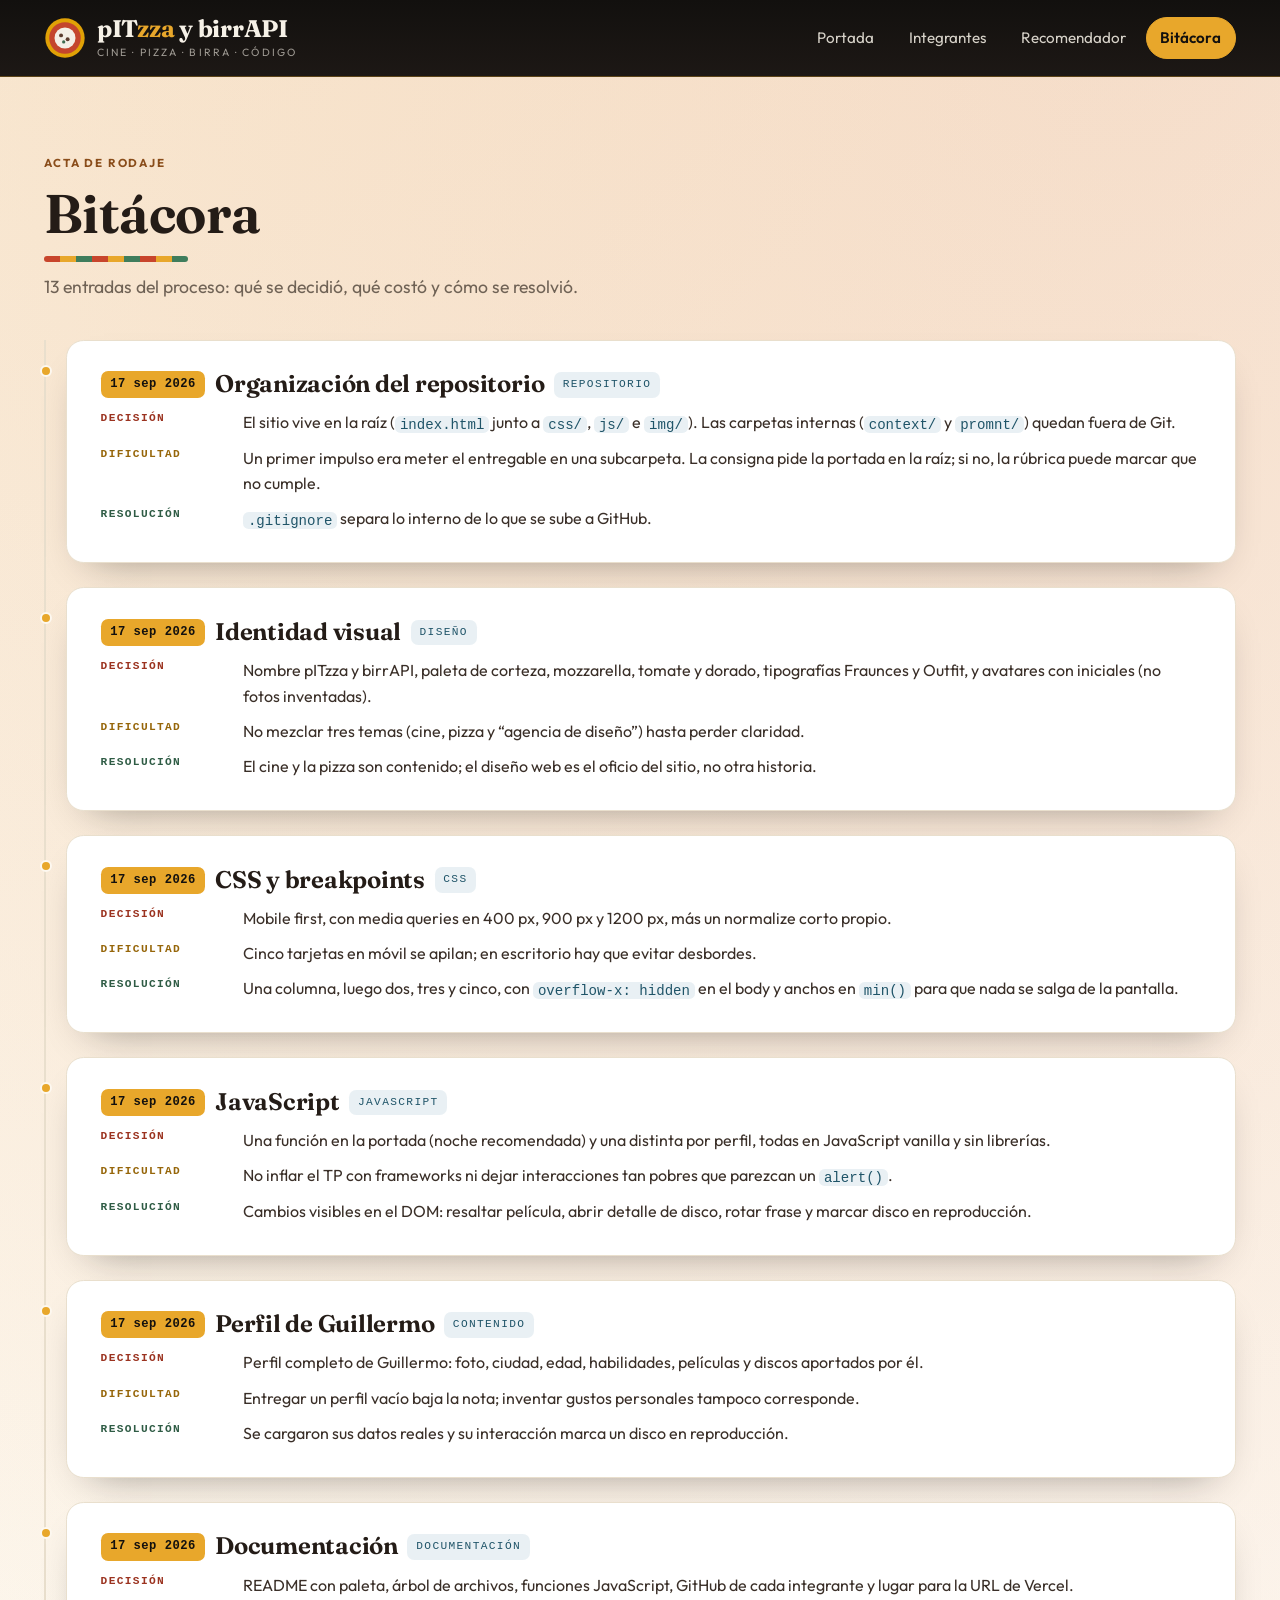
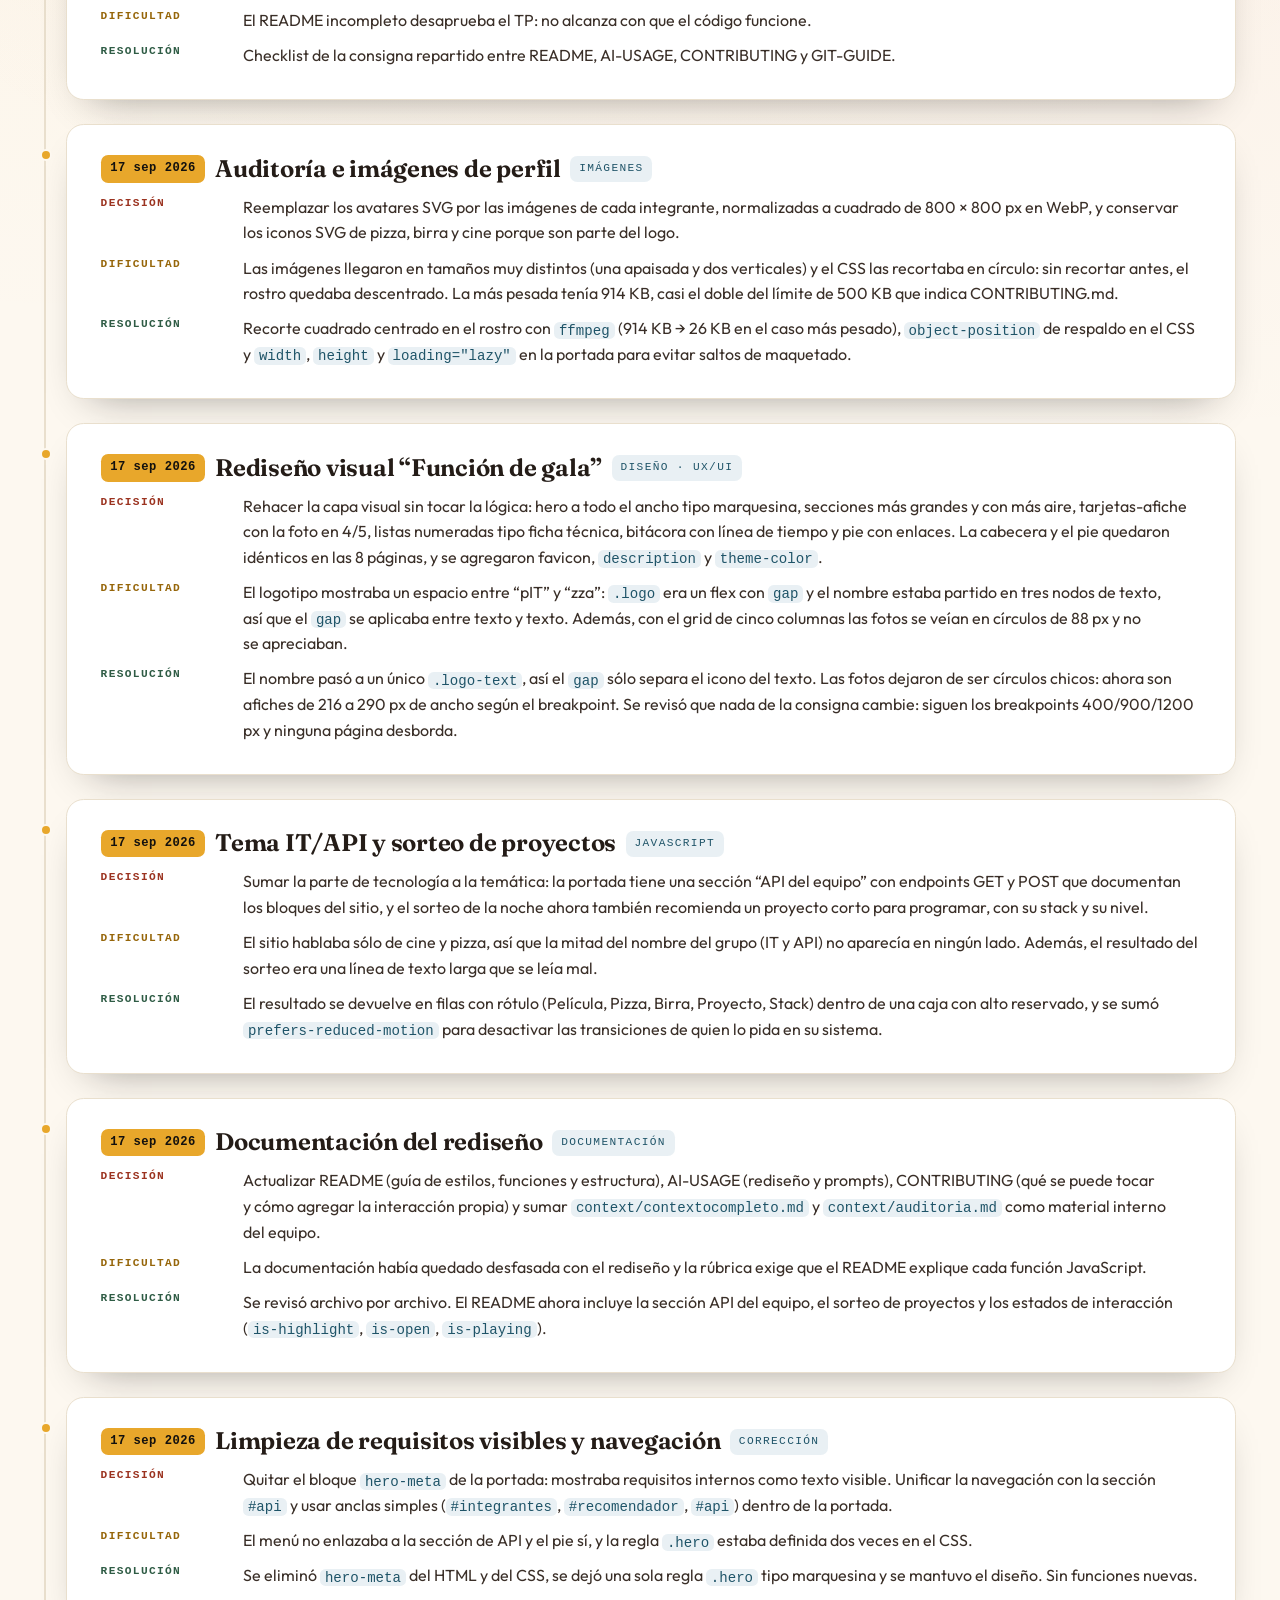
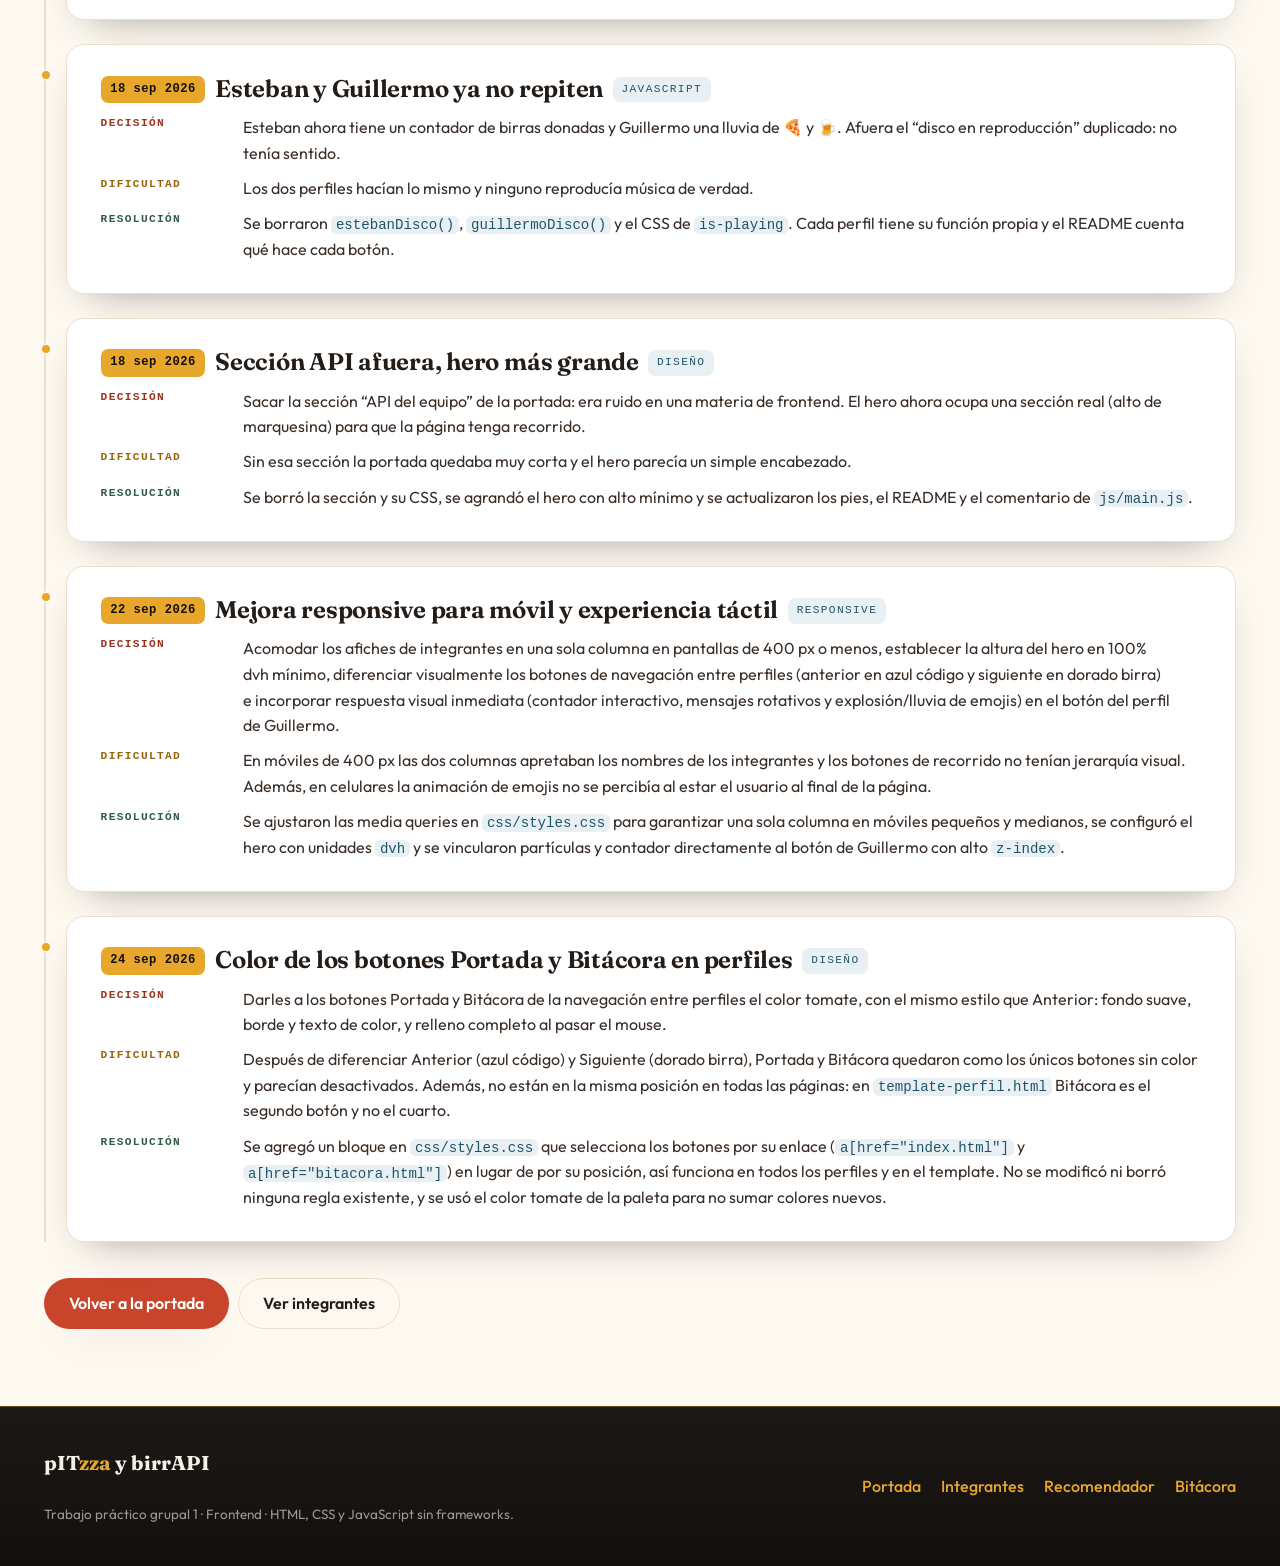
==== commit ff55f3c5: "Agrego entrada en la bitácora sobre el cambio de color de botones" ====
--- a/bitacora.html
+++ b/bitacora.html
@@ -231,6 +231,19 @@
             <p class="log-part log-resolucion"><strong>Resolución</strong><span>Se ajustaron las media queries en <code>css/styles.css</code> para garantizar una sola columna en móviles pequeños y medianos, se configuró el hero con unidades <code>dvh</code> y se vincularon partículas y contador directamente al botón de Guillermo con alto <code>z-index</code>.</span></p>
           </div>
         </article>
+        
+        <article class="log-entry">
+          <div class="log-head">
+            <time datetime="2026-09-24">24 sep 2026</time>
+            <h3>Color de los botones Portada y Bitácora en perfiles</h3>
+            <span class="log-cat">diseño</span>
+          </div>
+          <div class="log-body">
+            <p class="log-part log-decision"><strong>Decisión</strong><span>Darles a los botones Portada y Bitácora de la navegación entre perfiles el color tomate, con el mismo estilo que Anterior: fondo suave, borde y texto de color, y relleno completo al pasar el mouse.</span></p>
+            <p class="log-part log-dificultad"><strong>Dificultad</strong><span>Después de diferenciar Anterior (azul código) y Siguiente (dorado birra), Portada y Bitácora quedaron como los únicos botones sin color y parecían desactivados. Además, no están en la misma posición en todas las páginas: en <code>template-perfil.html</code> Bitácora es el segundo botón y no el cuarto.</span></p>
+            <p class="log-part log-resolucion"><strong>Resolución</strong><span>Se agregó un bloque en <code>css/styles.css</code> que selecciona los botones por su enlace (<code>a[href="index.html"]</code> y <code>a[href="bitacora.html"]</code>) en lugar de por su posición, así funciona en todos los perfiles y en el template. No se modificó ni borró ninguna regla existente, y se usó el color tomate de la paleta para no sumar colores nuevos.</span></p>
+          </div>
+        </article>
       </div>
 
       <nav class="pager" aria-label="Salir de la bitácora">
--- a/css/styles.css
+++ b/css/styles.css
@@ -1249,6 +1249,26 @@
   transform: translateY(-2px);
 }
 
+/* Botones de salida del recorrido (Portada / Bitácora) 
+========================================= */
+
+.profile-nav .pager a[href="index.html"],
+.profile-nav .pager a[href="bitacora.html"] {
+  background: rgba(200, 69, 44, 0.08);
+  border-color: rgba(200, 69, 44, 0.45);
+  color: var(--tomate);
+  font-weight: 600;
+}
+
+.profile-nav .pager a[href="index.html"]:hover,
+.profile-nav .pager a[href="index.html"]:focus-visible,
+.profile-nav .pager a[href="bitacora.html"]:hover,
+.profile-nav .pager a[href="bitacora.html"]:focus-visible {
+  background: var(--tomate);
+  border-color: var(--tomate);
+  color: #ffffff;
+}
+
 .profile-nav {
   align-content: start;
   gap: 0.9rem;
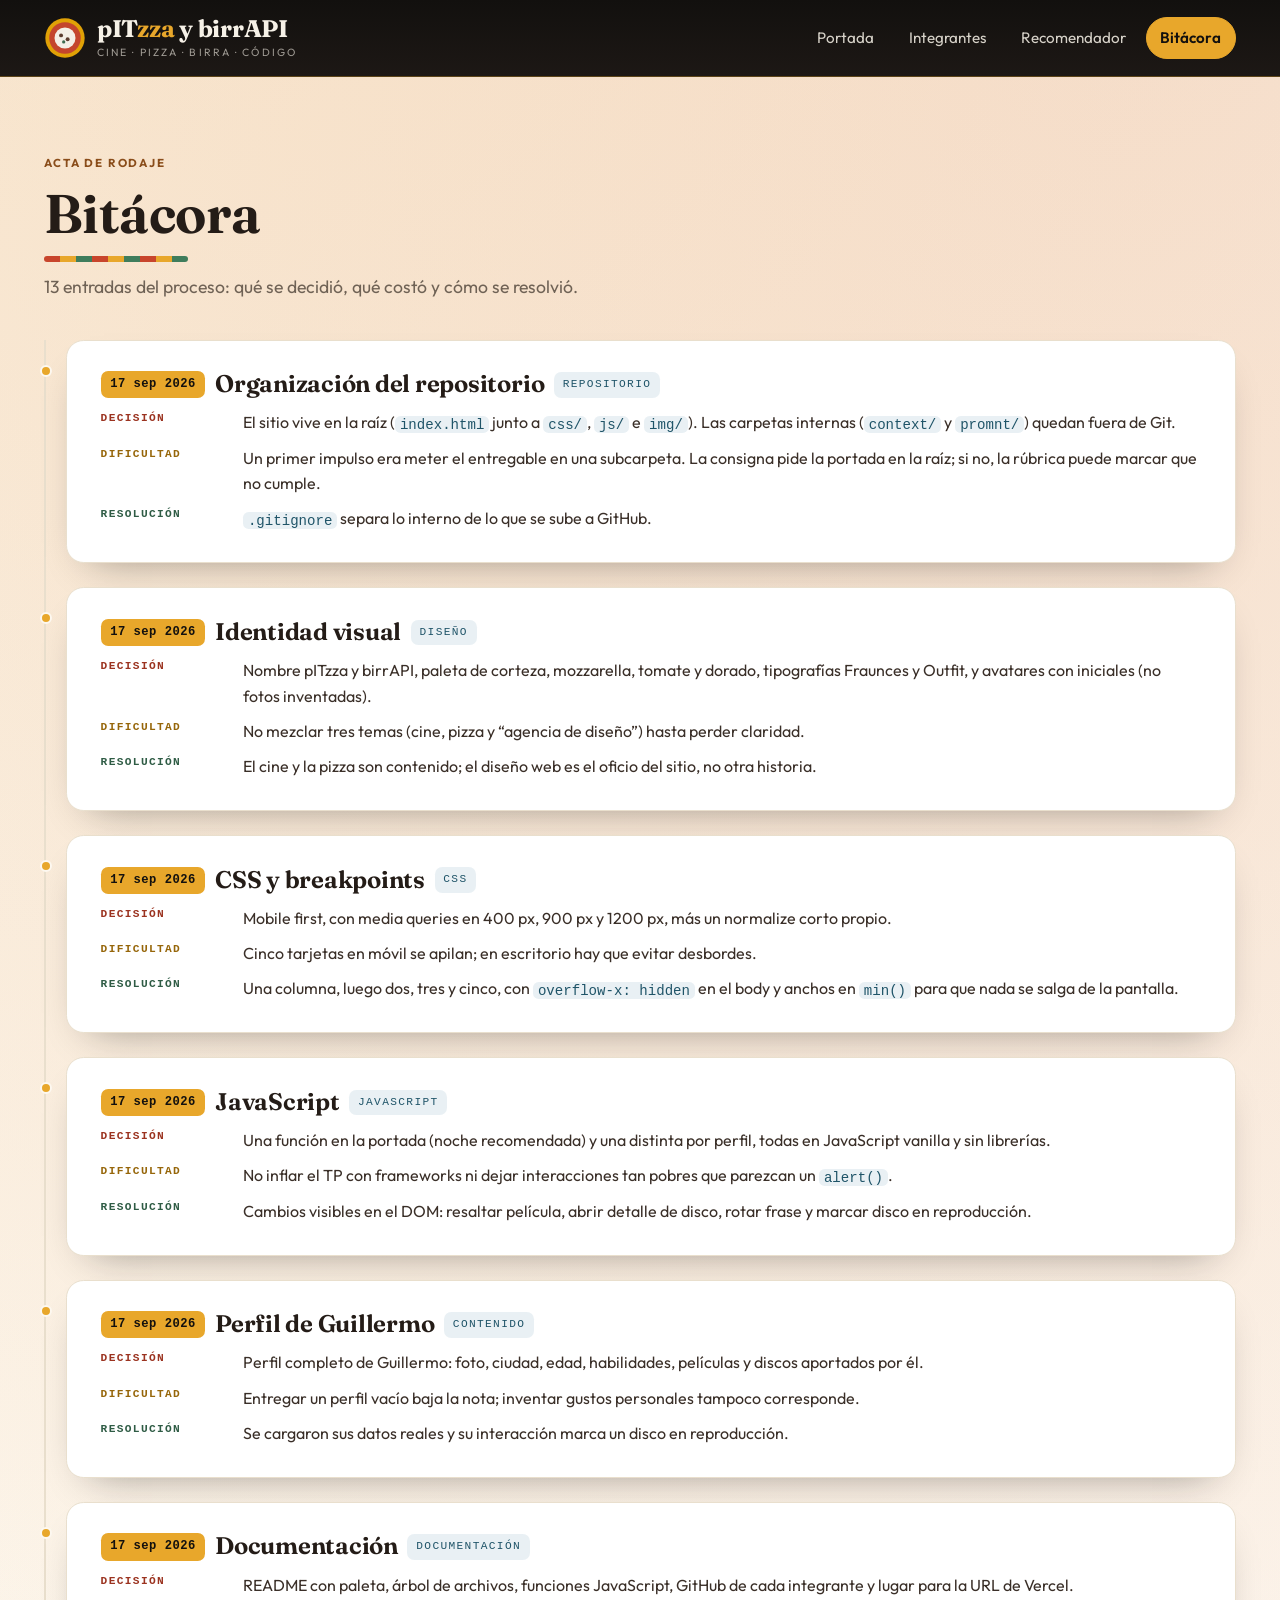
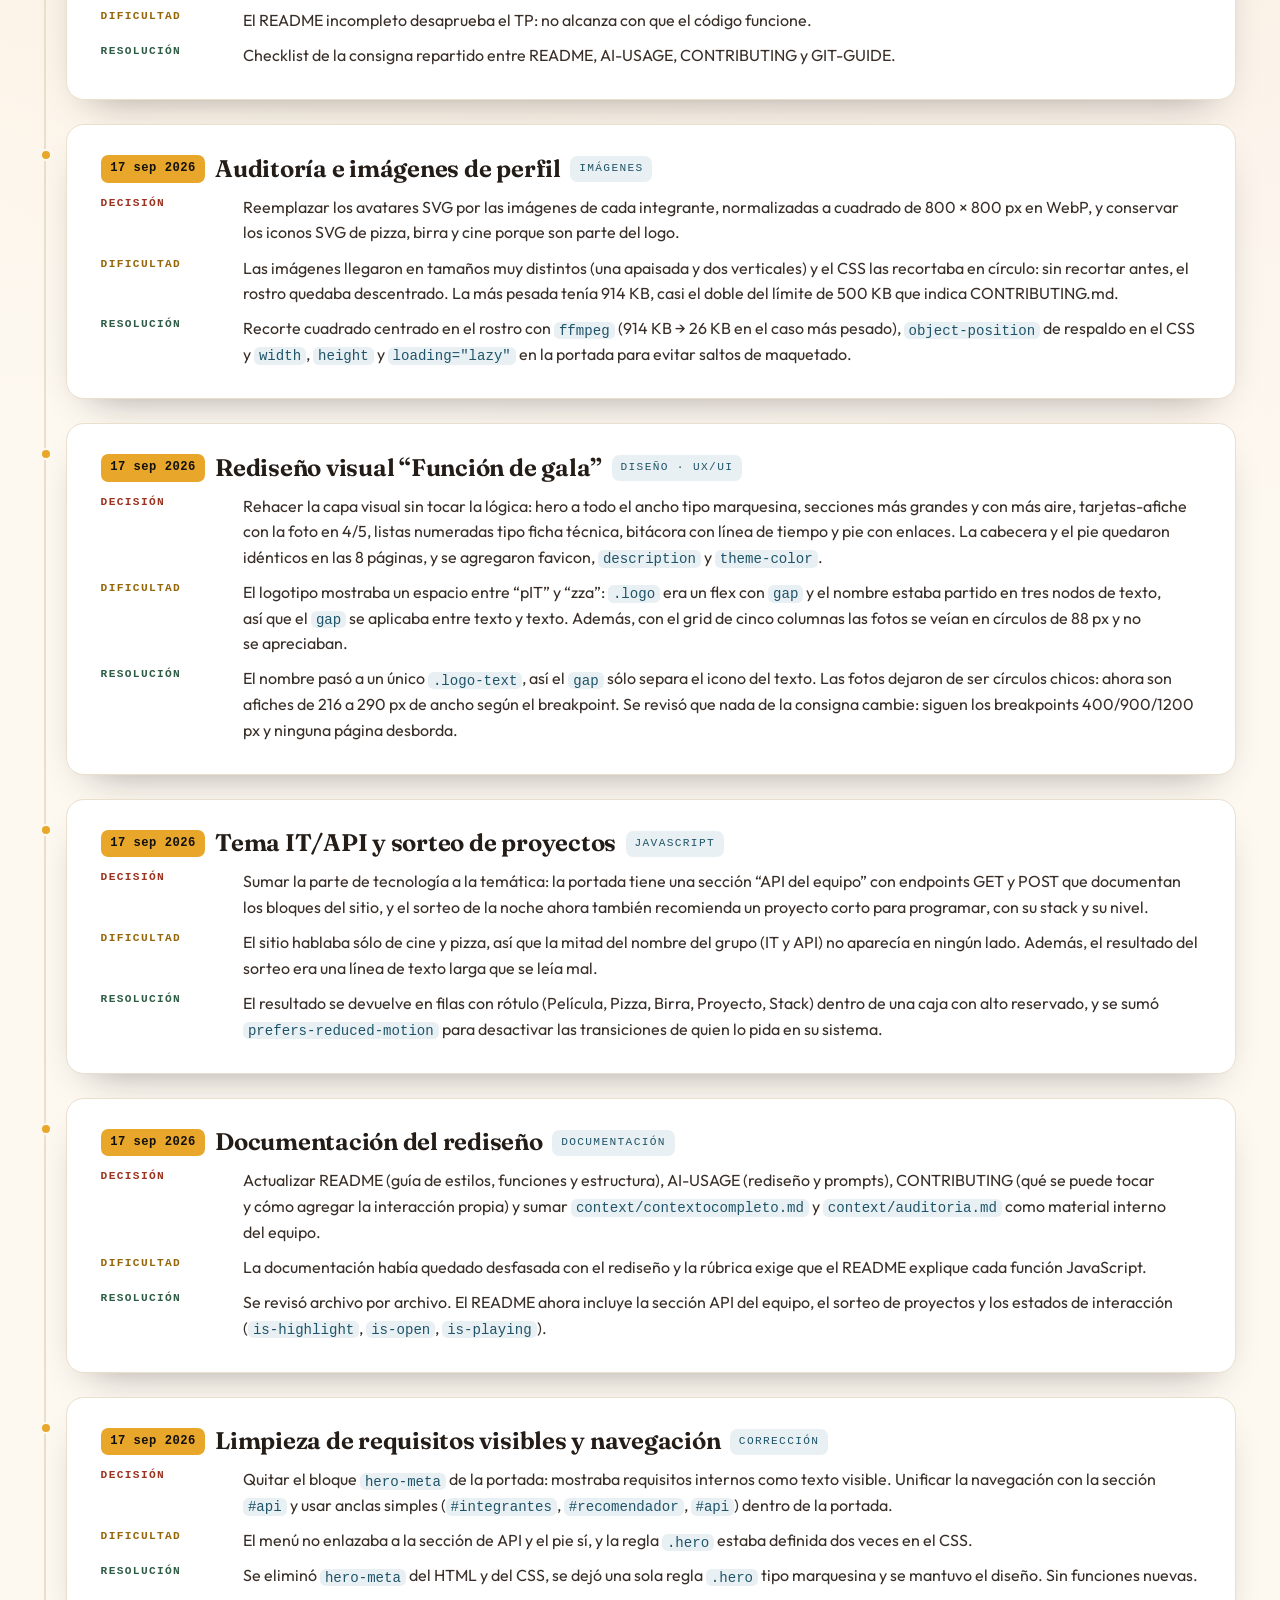
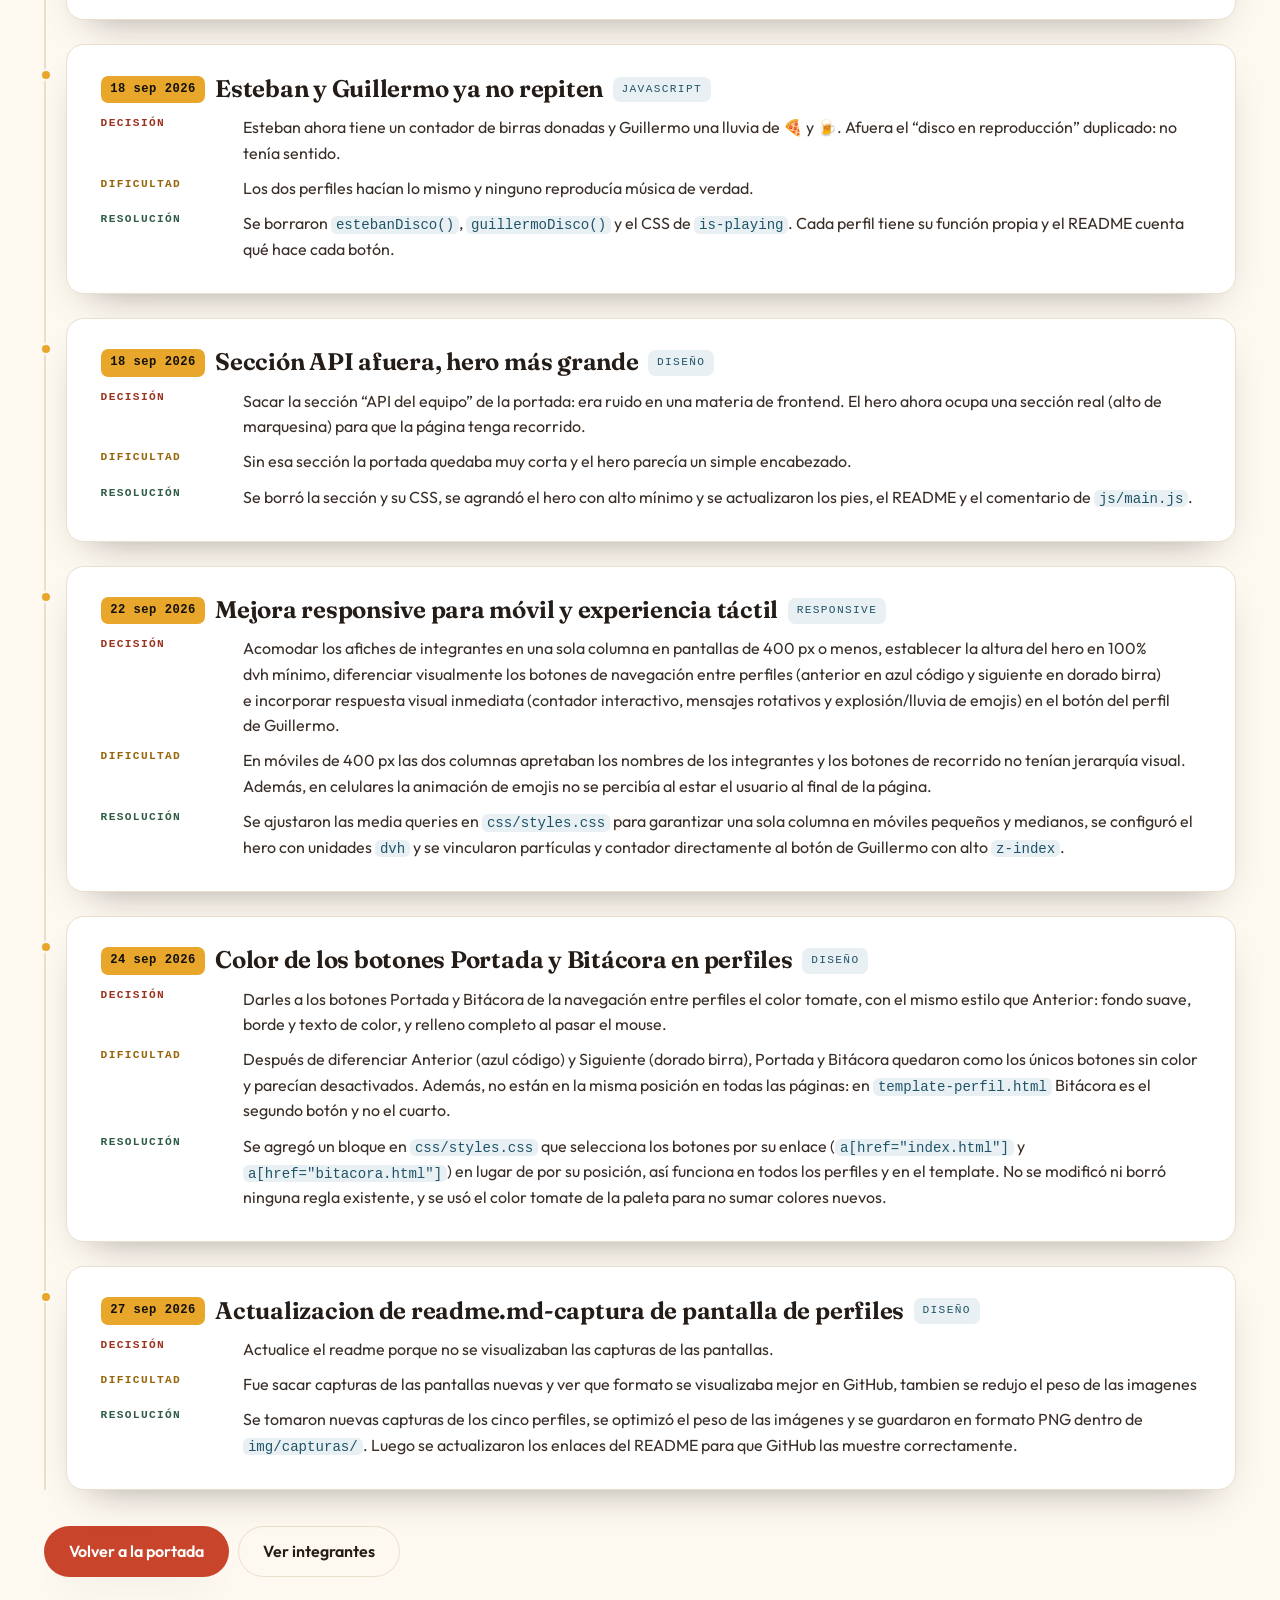
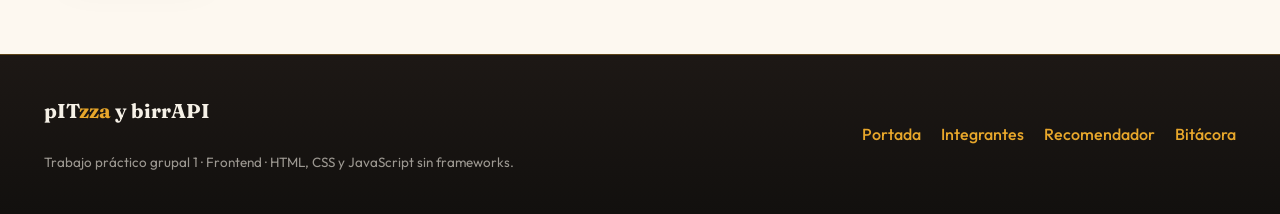
==== commit decdf593: "docs: actualizar capturas de perfiles para TP1 y el archivo bitacora.html con la descripción de los " ====
--- a/bitacora.html
+++ b/bitacora.html
@@ -244,6 +244,20 @@
             <p class="log-part log-resolucion"><strong>Resolución</strong><span>Se agregó un bloque en <code>css/styles.css</code> que selecciona los botones por su enlace (<code>a[href="index.html"]</code> y <code>a[href="bitacora.html"]</code>) en lugar de por su posición, así funciona en todos los perfiles y en el template. No se modificó ni borró ninguna regla existente, y se usó el color tomate de la paleta para no sumar colores nuevos.</span></p>
           </div>
         </article>
+
+        <article class="log-entry">
+          <div class="log-head">
+            <time datetime="2026-09-27">27 sep 2026</time>
+            <h3>Actualizacion de readme.md-captura de pantalla de perfiles </h3>
+            <span class="log-cat">diseño</span>
+          </div>
+          <div class="log-body">
+            <p class="log-part log-decision"><strong>Decisión</strong><span> Actualice el readme porque no se visualizaban  las capturas de las pantallas.</span></p>
+            <p class="log-part log-dificultad"><strong>Dificultad</strong><span> Fue sacar capturas de las pantallas nuevas y ver que formato se visualizaba mejor en GitHub, tambien se redujo el peso de las imagenes </span></p>
+            <p class="log-part log-resolucion"><strong>Resolución</strong><span>Se tomaron nuevas capturas de los cinco perfiles, se optimizó el peso de las imágenes y se guardaron en formato PNG dentro de <code>img/capturas/</code>. Luego se actualizaron los enlaces del README para que GitHub las muestre correctamente.</span></p>
+          </div>
+        </article>
+       
       </div>
 
       <nav class="pager" aria-label="Salir de la bitácora">
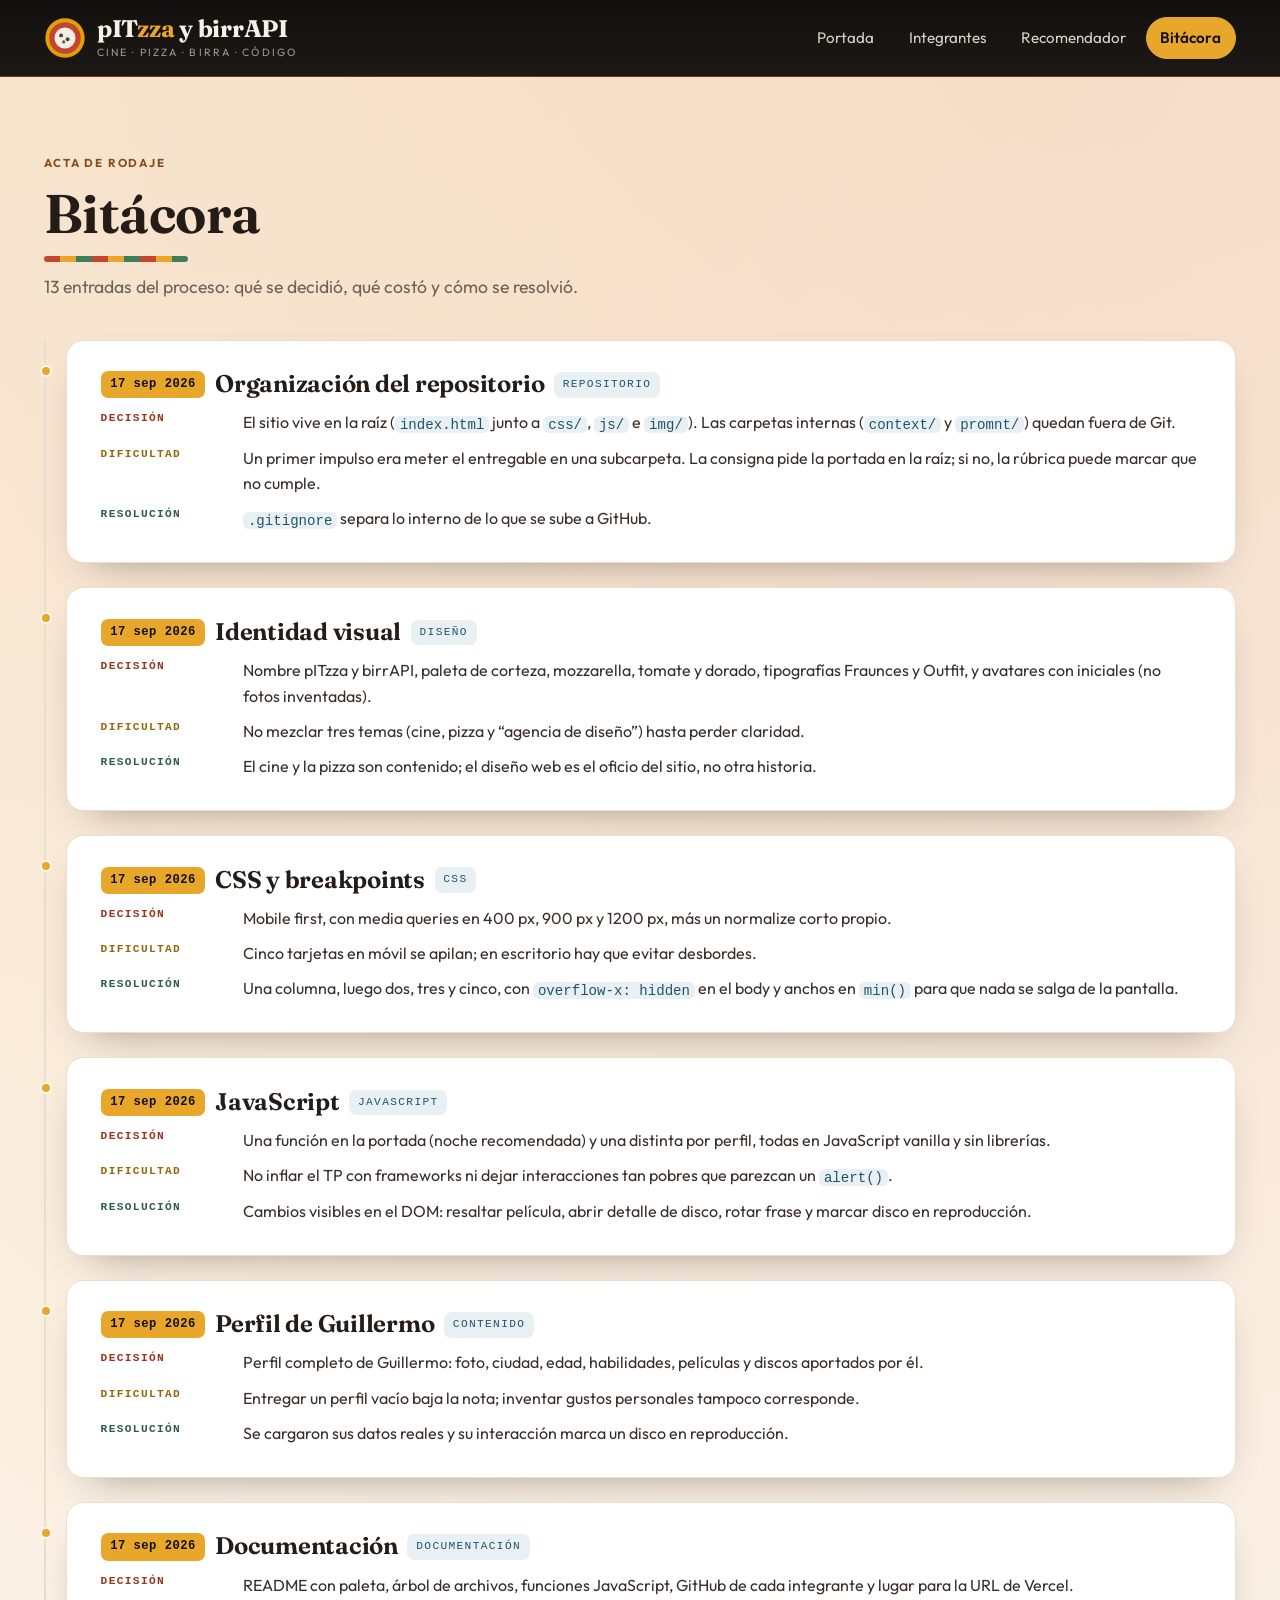
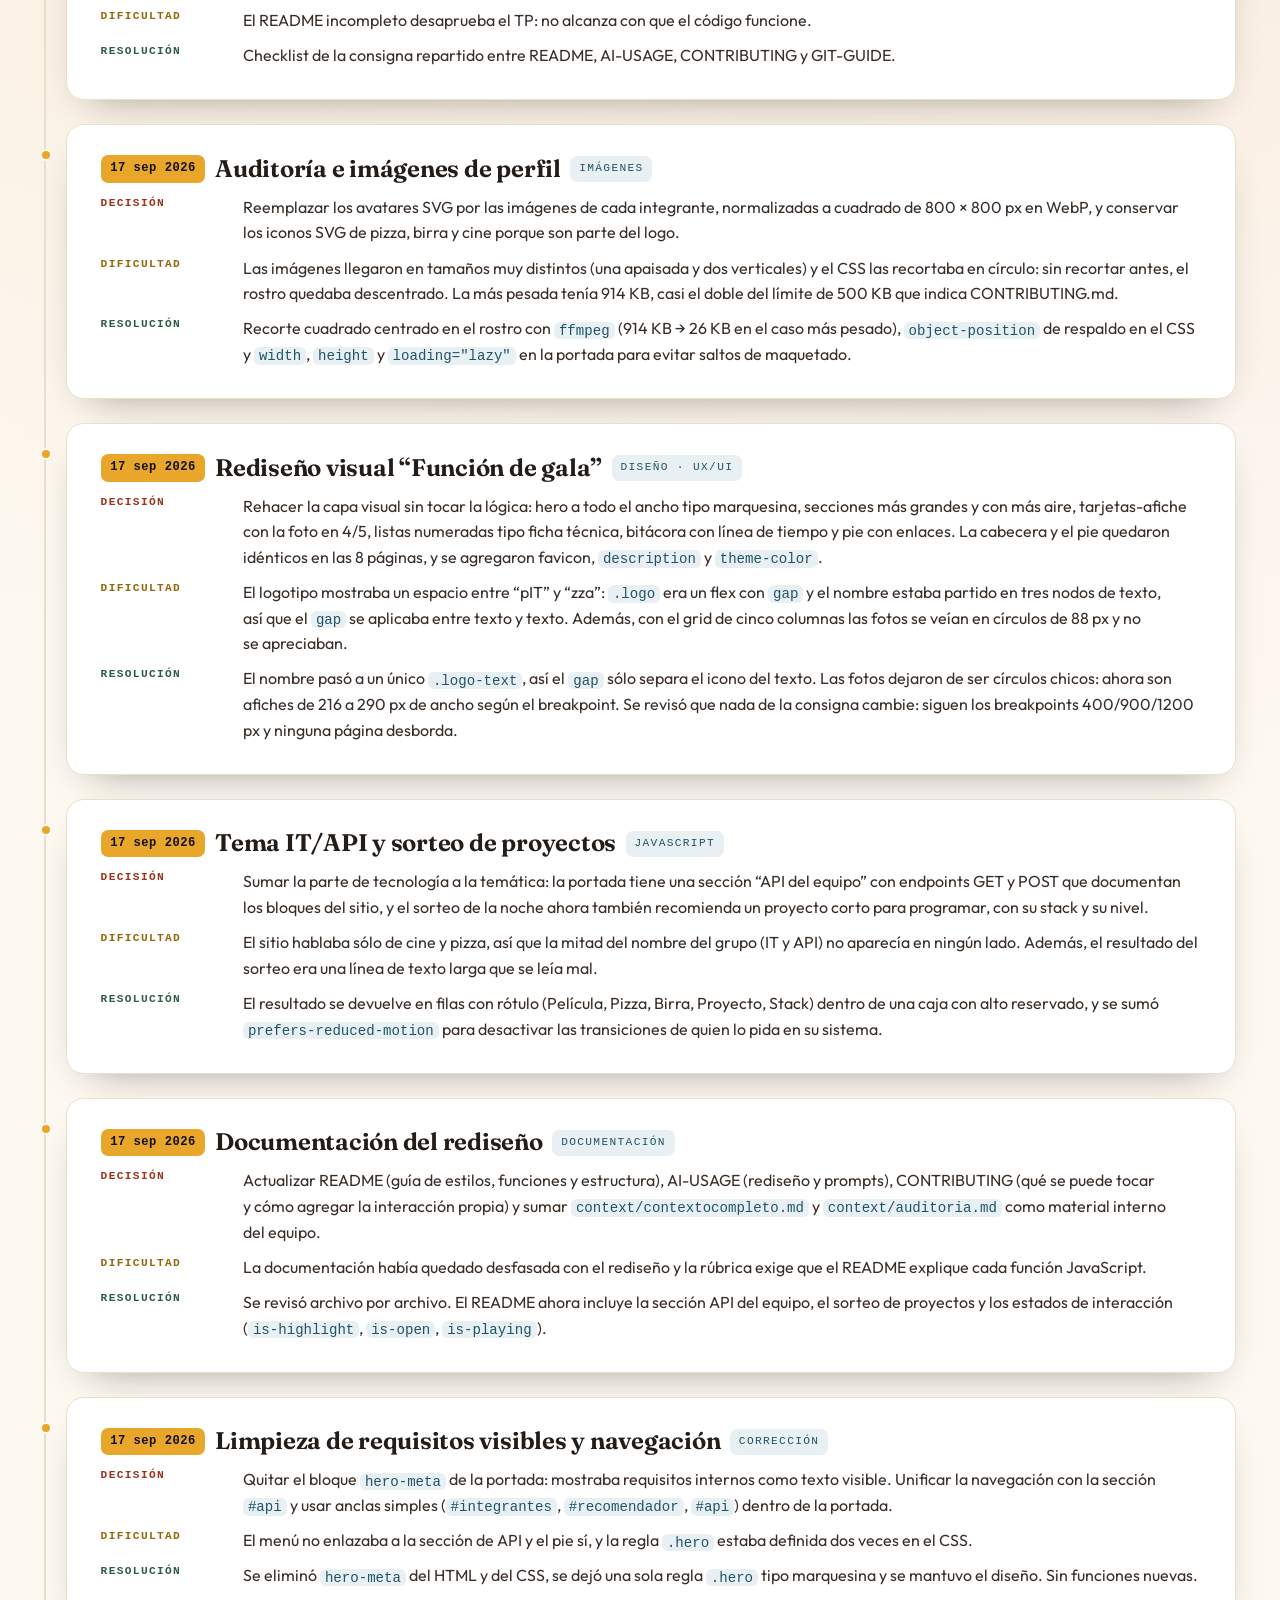
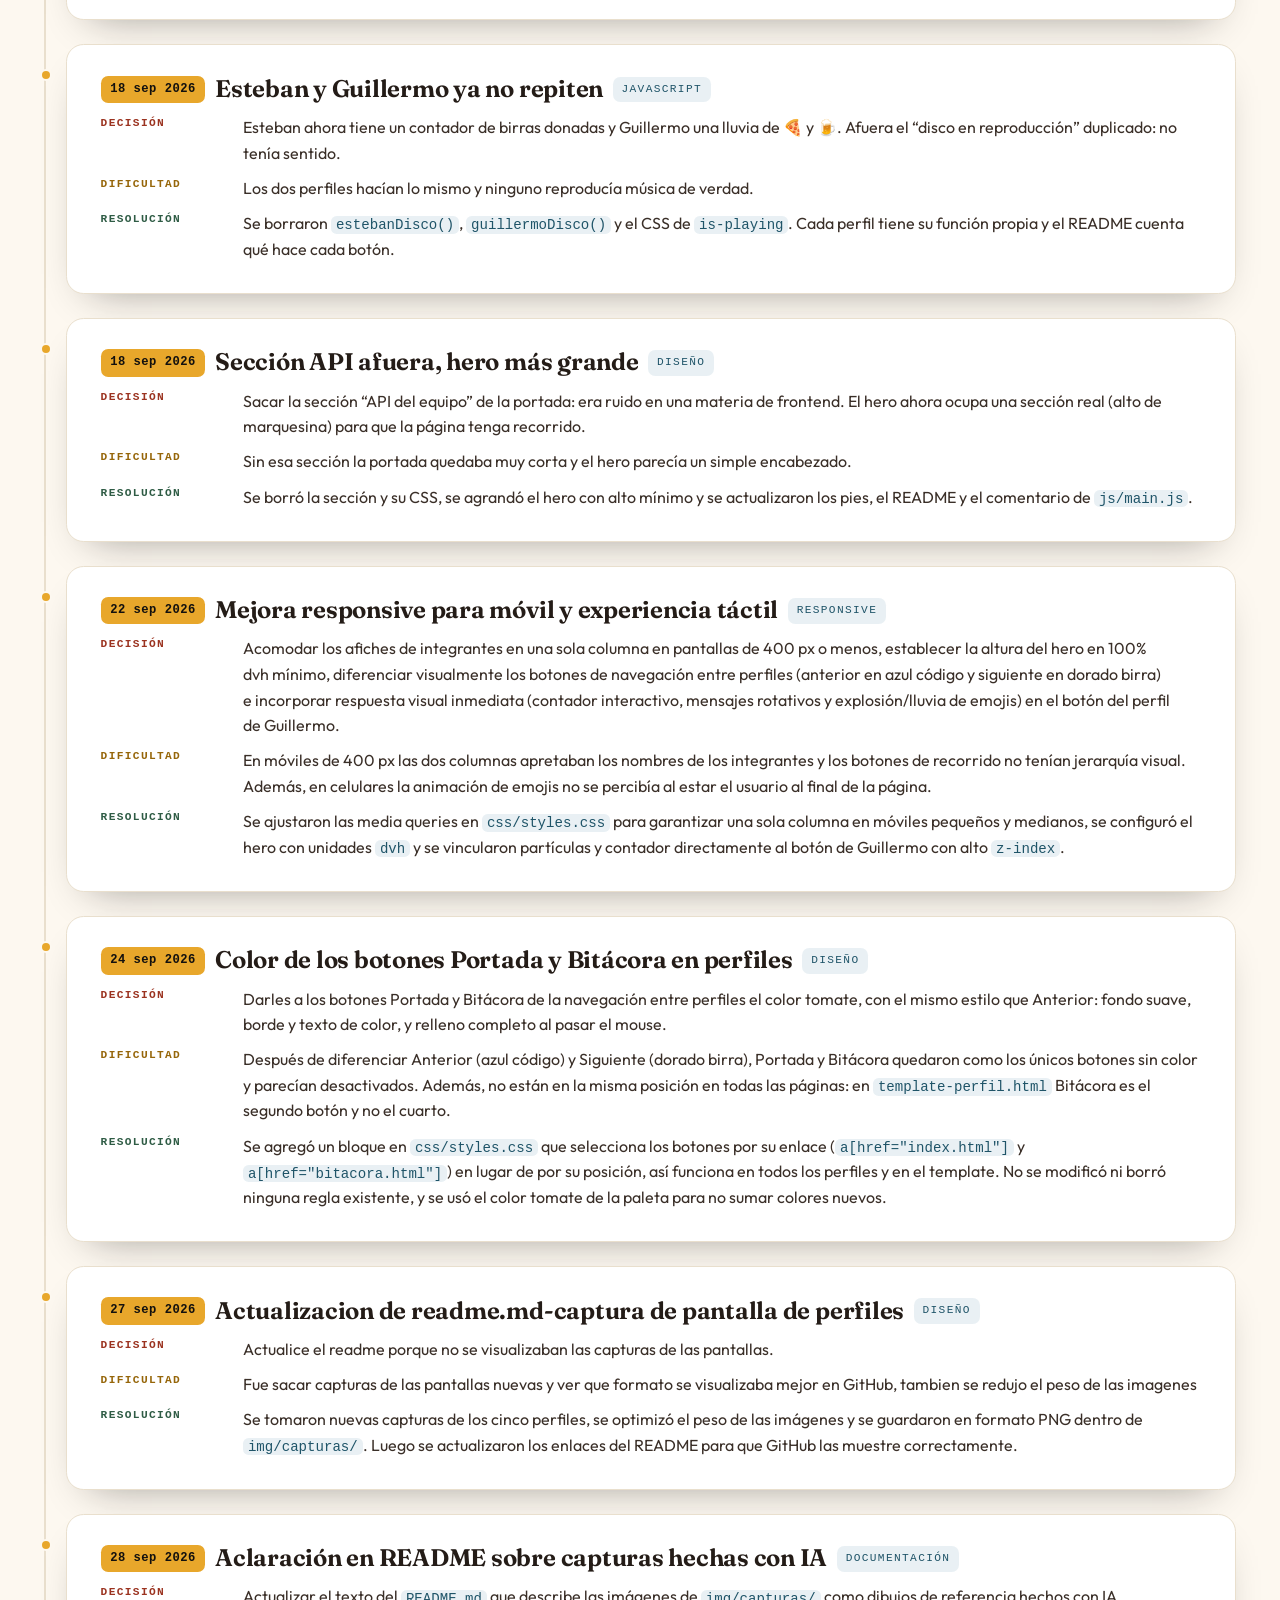
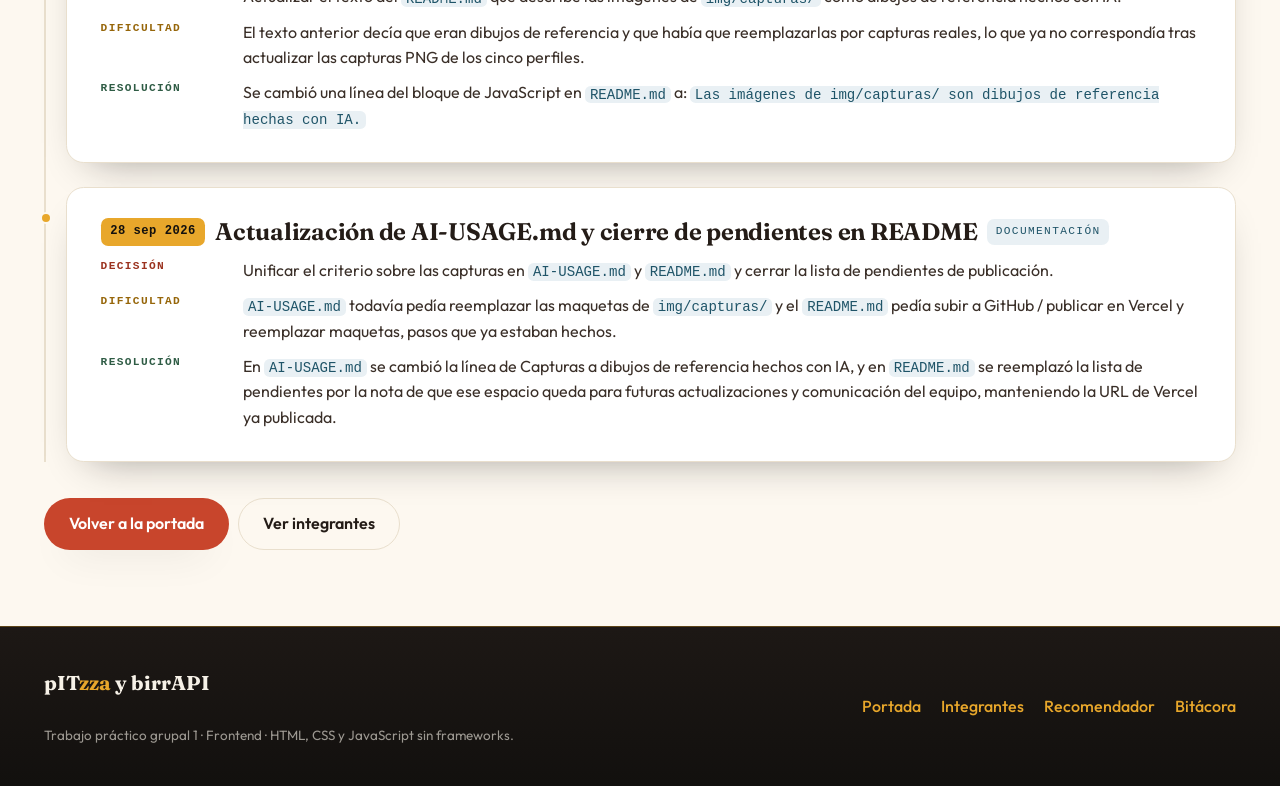
==== commit 068f0b3d: "Actualización Bitácora de los últimos commits" ====
--- a/bitacora.html
+++ b/bitacora.html
@@ -257,6 +257,32 @@
             <p class="log-part log-resolucion"><strong>Resolución</strong><span>Se tomaron nuevas capturas de los cinco perfiles, se optimizó el peso de las imágenes y se guardaron en formato PNG dentro de <code>img/capturas/</code>. Luego se actualizaron los enlaces del README para que GitHub las muestre correctamente.</span></p>
           </div>
         </article>
+
+        <article class="log-entry">
+          <div class="log-head">
+            <time datetime="2026-09-28">28 sep 2026</time>
+            <h3>Aclaración en README sobre capturas hechas con IA</h3>
+            <span class="log-cat">documentación</span>
+          </div>
+          <div class="log-body">
+            <p class="log-part log-decision"><strong>Decisión</strong><span>Actualizar el texto del <code>README.md</code> que describe las imágenes de <code>img/capturas/</code> como dibujos de referencia hechos con IA.</span></p>
+            <p class="log-part log-dificultad"><strong>Dificultad</strong><span>El texto anterior decía que eran dibujos de referencia y que había que reemplazarlas por capturas reales, lo que ya no correspondía tras actualizar las capturas PNG de los cinco perfiles.</span></p>
+            <p class="log-part log-resolucion"><strong>Resolución</strong><span>Se cambió una línea del bloque de JavaScript en <code>README.md</code> a: <code>Las imágenes de img/capturas/ son dibujos de referencia hechas con IA.</code></span></p>
+          </div>
+        </article>        
+
+        <article class="log-entry">
+          <div class="log-head">
+            <time datetime="2026-09-28">28 sep 2026</time>
+            <h3>Actualización de AI-USAGE.md y cierre de pendientes en README</h3>
+            <span class="log-cat">documentación</span>
+          </div>
+          <div class="log-body">
+            <p class="log-part log-decision"><strong>Decisión</strong><span>Unificar el criterio sobre las capturas en <code>AI-USAGE.md</code> y <code>README.md</code> y cerrar la lista de pendientes de publicación.</span></p>
+            <p class="log-part log-dificultad"><strong>Dificultad</strong><span><code>AI-USAGE.md</code> todavía pedía reemplazar las maquetas de <code>img/capturas/</code> y el <code>README.md</code> pedía subir a GitHub / publicar en Vercel y reemplazar maquetas, pasos que ya estaban hechos.</span></p>
+            <p class="log-part log-resolucion"><strong>Resolución</strong><span>En <code>AI-USAGE.md</code> se cambió la línea de Capturas a dibujos de referencia hechos con IA, y en <code>README.md</code> se reemplazó la lista de pendientes por la nota de que ese espacio queda para futuras actualizaciones y comunicación del equipo, manteniendo la URL de Vercel ya publicada.</span></p>
+          </div>
+        </article>        
        
       </div>
 
